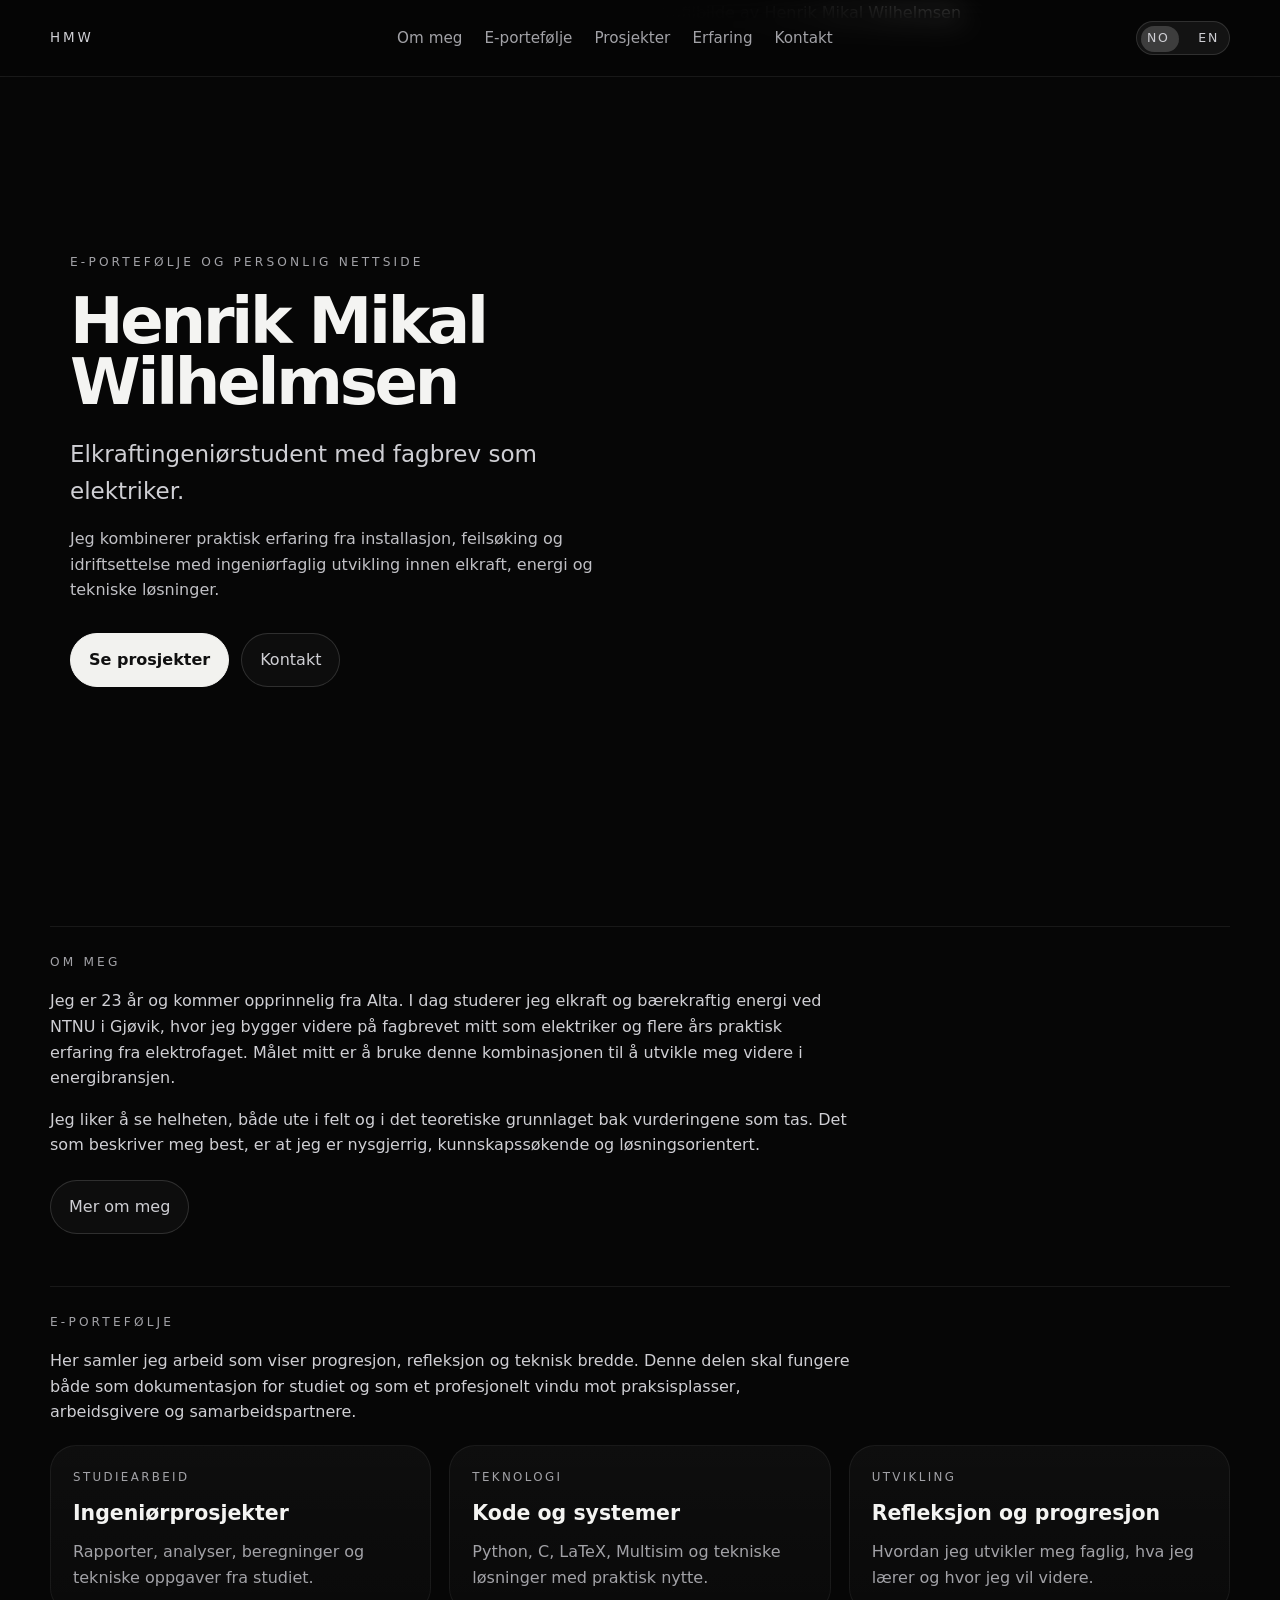
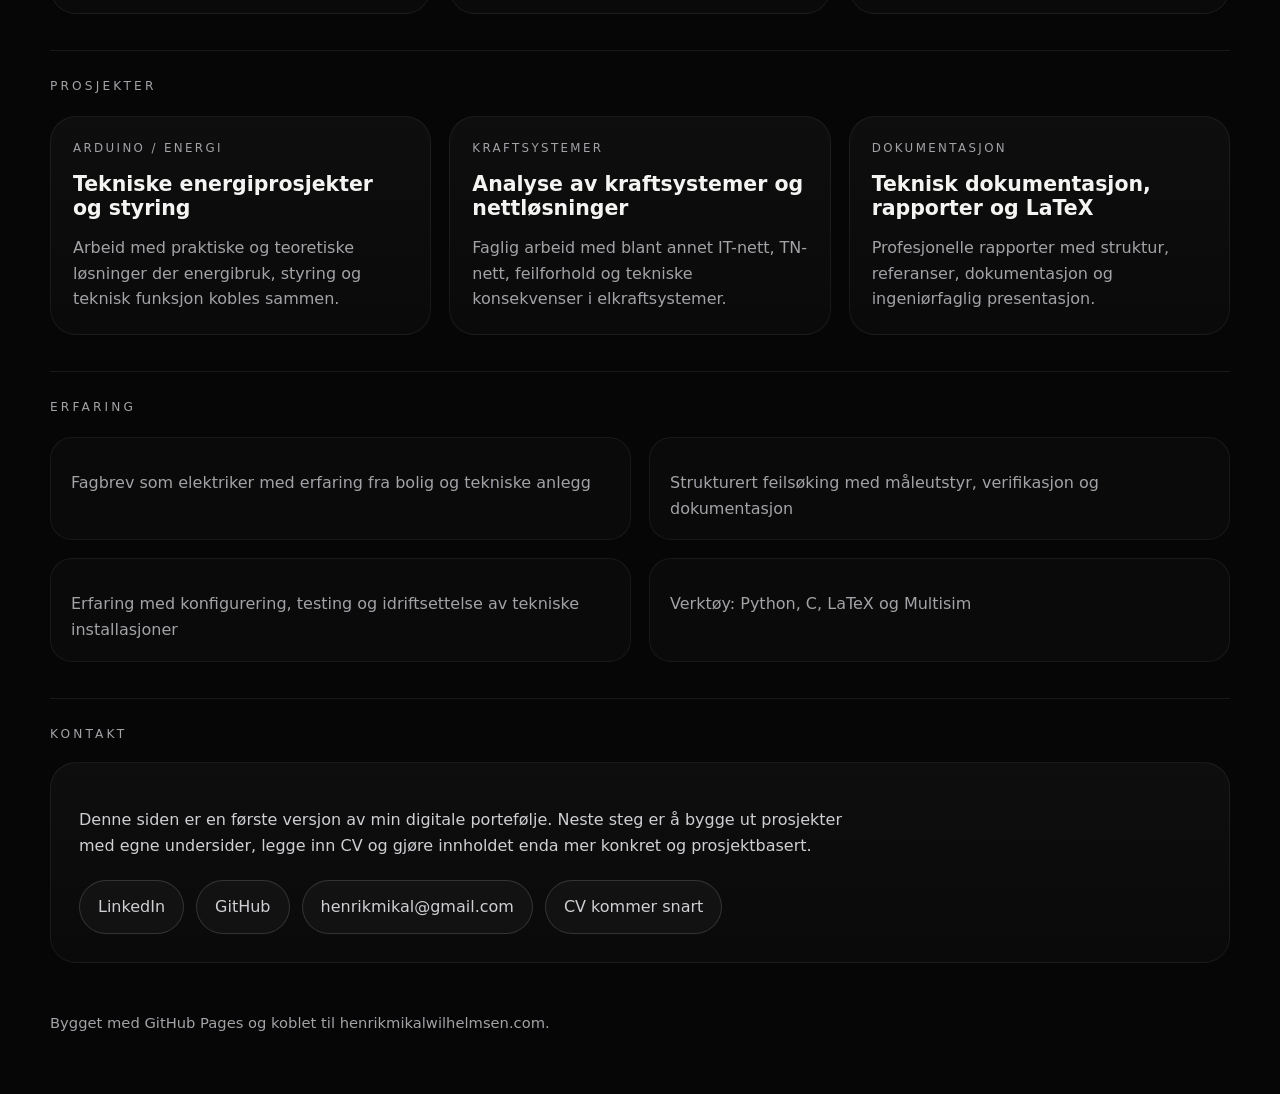
==== index.html @ 620d7d4e "Oppdatert tekst" ====
<!DOCTYPE html>
<html lang="no">
<head>
  <meta charset="UTF-8" />
  <meta name="viewport" content="width=device-width, initial-scale=1.0" />
  <title>Henrik Mikal Wilhelmsen</title>
  <meta
    name="description"
    content="E-portefølje og personlig nettside for Henrik Mikal Wilhelmsen, elkraftstudent med bakgrunn som elektriker."
  />
  <link rel="stylesheet" href="css/base.css" />
  <link rel="stylesheet" href="css/components.css" />
  <link rel="stylesheet" href="css/home.css" />
  <link rel="stylesheet" href="css/responsive.css" />
</head>
<body>
  <header class="topbar">
    <div class="wrap topbar-inner">
      <a href="#top" class="brand">HMW</a>

      <nav class="nav">
        <a href="#about" data-no="Om meg" data-en="About">Om meg</a>
        <a href="#portfolio" data-no="E-portefølje" data-en="E-portfolio">E-portefølje</a>
        <a href="#projects" data-no="Prosjekter" data-en="Projects">Prosjekter</a>
        <a href="#experience" data-no="Erfaring" data-en="Experience">Erfaring</a>
        <a href="#contact" data-no="Kontakt" data-en="Contact">Kontakt</a>
      </nav>

      <div class="lang-toggle" id="langToggle" role="switch" aria-checked="false" tabindex="0">
        <span class="lang-label" aria-hidden="true">NO</span>
        <span class="lang-label" aria-hidden="true">EN</span>
        <span class="lang-knob" aria-hidden="true"></span>
      </div>
    </div>
  </header>

  <section class="hero-desktop" id="top">
    <div class="hero-visual">
      <img
        class="hero-photo"
        src="assets/images/Profilbilde 2.jpg"
        alt="Profilbilde av Henrik Mikal Wilhelmsen"
      />
    </div>

    <div class="hero-overlay">
      <div class="hero-copy">
        <div class="eyebrow" data-no="E-portefølje og personlig nettside" data-en="E-portfolio and personal website">
          E-portefølje og personlig nettside
        </div>

        <h1>Henrik Mikal Wilhelmsen</h1>

        <div
          class="lead"
          data-no="Elkraftingeniørstudent med fagbrev som elektriker."
          data-en="Electrical power engineering student with a trade certificate as an electrician."
        >
          Elkraftingeniørstudent med fagbrev som elektriker.
        </div>

        <p
          class="intro"
          data-no="Jeg kombinerer praktisk erfaring fra installasjon, feilsøking og idriftsettelse med ingeniørfaglig utvikling innen elkraft, energi og tekniske løsninger."
          data-en="I combine practical experience in installation, troubleshooting and commissioning with engineering development in power systems, energy and technical solutions."
        >
          Jeg kombinerer praktisk erfaring fra installasjon, feilsøking og idriftsettelse med ingeniørfaglig utvikling innen elkraft, energi og tekniske løsninger.
        </p>

        <div class="hero-actions">
          <a class="button primary" href="#projects" data-no="Se prosjekter" data-en="View projects">Se prosjekter</a>
          <a class="button secondary" href="#contact" data-no="Kontakt" data-en="Contact">Kontakt</a>
        </div>
      </div>
    </div>
  </section>

  <section class="hero-mobile" id="top-mobile">
    <div class="hero-media"></div>
    <div class="hero-overlay">
      <div class="hero-copy">
        <div class="eyebrow" data-no="E-portefølje og personlig nettside" data-en="E-portfolio and personal website">
          E-portefølje og personlig nettside
        </div>

        <h1>Henrik Mikal Wilhelmsen</h1>

        <div
          class="lead"
          data-no="Elkraftingeniørstudent med fagbrev som elektriker."
          data-en="Electrical power engineering student with a trade certificate as an electrician."
        >
          Elkraftingeniørstudent med fagbrev som elektriker.
        </div>

        <p
          class="intro"
          data-no="Jeg kombinerer praktisk erfaring fra installasjon, feilsøking og idriftsettelse med ingeniørfaglig utvikling innen elkraft, energi og tekniske løsninger."
          data-en="I combine practical experience in installation, troubleshooting and commissioning with engineering development in power systems, energy and technical solutions."
        >
          Jeg kombinerer praktisk erfaring fra installasjon, feilsøking og idriftsettelse med ingeniørfaglig utvikling innen elkraft, energi og tekniske løsninger.
        </p>

        <div class="hero-actions">
          <a class="button primary" href="#projects" data-no="Se prosjekter" data-en="View projects">Se prosjekter</a>
          <a class="button secondary" href="#contact" data-no="Kontakt" data-en="Contact">Kontakt</a>
        </div>
      </div>
    </div>
  </section>

  <main>
    <section class="content-section" id="about">
      <div class="wrap">
        <div class="section-head">
          <div class="section-label" data-no="Om meg" data-en="About">Om meg</div>

          <div class="section-copy">
            <p
              data-no="Jeg er 23 år og kommer opprinnelig fra Alta. I dag studerer jeg elkraft og bærekraftig energi ved NTNU i Gjøvik, hvor jeg bygger videre på fagbrevet mitt som elektriker og flere års praktisk erfaring fra elektrofaget. Målet mitt er å bruke denne kombinasjonen til å utvikle meg videre i energibransjen."
              data-en="I am 23 years old and originally from Alta, Norway. I am currently studying Electrical Power Engineering and Sustainable Energy at NTNU in Gjøvik, where I build upon my trade certificate as an electrician and several years of practical experience in the electrical field. My goal is to use this combination to continue developing within the energy sector."
            >
              Jeg er 23 år og kommer opprinnelig fra Alta. I dag studerer jeg elkraft og bærekraftig energi ved NTNU i Gjøvik, hvor jeg bygger videre på fagbrevet mitt som elektriker og flere års praktisk erfaring fra elektrofaget. Målet mitt er å bruke denne kombinasjonen til å utvikle meg videre i energibransjen.
            </p>

            <p
              data-no="Jeg liker å se helheten, både ute i felt og i det teoretiske grunnlaget bak vurderingene som tas. Det som beskriver meg best, er at jeg er nysgjerrig, kunnskapssøkende og løsningsorientert."
              data-en="I enjoy understanding the bigger picture, both in practical field work and in the theoretical foundations behind the technical decisions that are made. The qualities that best describe me are curiosity, a strong drive to learn, and a solution-oriented mindset."
            >
              Jeg liker å se helheten, både ute i felt og i det teoretiske grunnlaget bak vurderingene som tas. Det som beskriver meg best, er at jeg er nysgjerrig, kunnskapssøkende og løsningsorientert.
            </p>

            <div class="hero-actions about-actions">
              <a class="button secondary" href="about/" data-no="Mer om meg" data-en="More about me">Mer om meg</a>
            </div>
          </div>
        </div>
      </div>
    </section>

    <section class="content-section" id="portfolio">
      <div class="wrap">
        <div class="section-head">
          <div class="section-label" data-no="E-portefølje" data-en="E-portfolio">E-portefølje</div>
        </div>

        <p
          class="section-copy"
          data-no="Her samler jeg arbeid som viser progresjon, refleksjon og teknisk bredde. Denne delen skal fungere både som dokumentasjon for studiet og som et profesjonelt vindu mot praksisplasser, arbeidsgivere og samarbeidspartnere."
          data-en="This section gathers work that shows progression, reflection and technical breadth. It is meant to serve both as academic documentation and as a professional front toward internships, employers and future collaborators."
        >
          Her samler jeg arbeid som viser progresjon, refleksjon og teknisk bredde. Denne delen skal fungere både som dokumentasjon for studiet og som et profesjonelt vindu mot praksisplasser, arbeidsgivere og samarbeidspartnere.
        </p>

        <div class="grid-3">
          <article class="card">
            <div class="card-tag" data-no="Studiearbeid" data-en="Coursework">Studiearbeid</div>
            <h3 data-no="Ingeniørprosjekter" data-en="Engineering projects">Ingeniørprosjekter</h3>
            <p
              data-no="Rapporter, analyser, beregninger og tekniske oppgaver fra studiet."
              data-en="Reports, analyses, calculations and technical coursework from my studies."
            >
              Rapporter, analyser, beregninger og tekniske oppgaver fra studiet.
            </p>
          </article>

          <article class="card">
            <div class="card-tag" data-no="Teknologi" data-en="Technology">Teknologi</div>
            <h3 data-no="Kode og systemer" data-en="Code and systems">Kode og systemer</h3>
            <p
              data-no="Python, C, LaTeX, Multisim og tekniske løsninger med praktisk nytte."
              data-en="Python, C, LaTeX, Multisim and technical solutions with practical value."
            >
              Python, C, LaTeX, Multisim og tekniske løsninger med praktisk nytte.
            </p>
          </article>

          <article class="card">
            <div class="card-tag" data-no="Utvikling" data-en="Development">Utvikling</div>
            <h3 data-no="Refleksjon og progresjon" data-en="Reflection and growth">Refleksjon og progresjon</h3>
            <p
              data-no="Hvordan jeg utvikler meg faglig, hva jeg lærer og hvor jeg vil videre."
              data-en="How I develop academically, what I learn and where I want to grow."
            >
              Hvordan jeg utvikler meg faglig, hva jeg lærer og hvor jeg vil videre.
            </p>
          </article>
        </div>
      </div>
    </section>

    <section class="content-section" id="projects">
      <div class="wrap">
        <div class="section-head">
          <div class="section-label" data-no="Prosjekter" data-en="Projects">Prosjekter</div>
        </div>

        <div class="grid-3">
          <article class="card">
            <div class="card-tag">Arduino / Energi</div>
            <h3 data-no="Tekniske energiprosjekter og styring" data-en="Technical energy projects and control systems">
              Tekniske energiprosjekter og styring
            </h3>
            <p
              data-no="Arbeid med praktiske og teoretiske løsninger der energibruk, styring og teknisk funksjon kobles sammen."
              data-en="Work with practical and theoretical solutions where energy use, control and technical function are connected."
            >
              Arbeid med praktiske og teoretiske løsninger der energibruk, styring og teknisk funksjon kobles sammen.
            </p>
          </article>

          <article class="card">
            <div class="card-tag" data-no="Kraftsystemer" data-en="Power systems">Kraftsystemer</div>
            <h3 data-no="Analyse av kraftsystemer og nettløsninger" data-en="Power system and network analysis">
              Analyse av kraftsystemer og nettløsninger
            </h3>
            <p
              data-no="Faglig arbeid med blant annet IT-nett, TN-nett, feilforhold og tekniske konsekvenser i elkraftsystemer."
              data-en="Academic work involving IT systems, TN systems, fault behaviour and technical consequences in electrical power systems."
            >
              Faglig arbeid med blant annet IT-nett, TN-nett, feilforhold og tekniske konsekvenser i elkraftsystemer.
            </p>
          </article>

          <article class="card">
            <div class="card-tag" data-no="Dokumentasjon" data-en="Documentation">Dokumentasjon</div>
            <h3 data-no="Teknisk dokumentasjon, rapporter og LaTeX" data-en="Technical documentation, reports and LaTeX">
              Teknisk dokumentasjon, rapporter og LaTeX
            </h3>
            <p
              data-no="Profesjonelle rapporter med struktur, referanser, dokumentasjon og ingeniørfaglig presentasjon."
              data-en="Professional reports with structure, references, documentation and engineering presentation."
            >
              Profesjonelle rapporter med struktur, referanser, dokumentasjon og ingeniørfaglig presentasjon.
            </p>
          </article>
        </div>
      </div>
    </section>

    <section class="content-section" id="experience">
      <div class="wrap">
        <div class="section-head">
          <div class="section-label" data-no="Erfaring" data-en="Experience">Erfaring</div>
        </div>

        <div class="grid-2">
          <div class="list-box">
            <p
              data-no="Fagbrev som elektriker med erfaring fra bolig og tekniske anlegg"
              data-en="Certified electrician with experience from residential and technical installations"
            >
              Fagbrev som elektriker med erfaring fra bolig og tekniske anlegg
            </p>
          </div>

          <div class="list-box">
            <p
              data-no="Strukturert feilsøking med måleutstyr, verifikasjon og dokumentasjon"
              data-en="Structured troubleshooting using measuring equipment, verification and documentation"
            >
              Strukturert feilsøking med måleutstyr, verifikasjon og dokumentasjon
            </p>
          </div>

          <div class="list-box">
            <p
              data-no="Erfaring med konfigurering, testing og idriftsettelse av tekniske installasjoner"
              data-en="Experience with configuration, testing and commissioning of technical installations"
            >
              Erfaring med konfigurering, testing og idriftsettelse av tekniske installasjoner
            </p>
          </div>

          <div class="list-box">
            <p data-no="Verktøy: Python, C, LaTeX og Multisim" data-en="Tools: Python, C, LaTeX and Multisim">
              Verktøy: Python, C, LaTeX og Multisim
            </p>
          </div>
        </div>
      </div>
    </section>

    <section class="content-section" id="contact">
      <div class="wrap">
        <div class="section-head">
          <div class="section-label" data-no="Kontakt" data-en="Contact">Kontakt</div>
        </div>

        <div class="contact-box">
          <p
            class="section-copy"
            data-no="Denne siden er en første versjon av min digitale portefølje. Neste steg er å bygge ut prosjekter med egne undersider, legge inn CV og gjøre innholdet enda mer konkret og prosjektbasert."
            data-en="This is the first version of my digital portfolio. The next step is to expand the project section, add a CV and make the content even more concrete and project based."
          >
            Denne siden er en første versjon av min digitale portefølje. Neste steg er å bygge ut prosjekter med egne undersider, legge inn CV og gjøre innholdet enda mer konkret og prosjektbasert.
          </p>

          <div class="contact-links">
            <a class="chip" href="https://www.linkedin.com/in/henrik-mikal-wilhelmsen-4a953136b" target="_blank" rel="noopener noreferrer">LinkedIn</a>
            <a class="chip" href="https://github.com/henrikmikal" target="_blank" rel="noopener noreferrer">GitHub</a>
            <a class="chip" href="mailto:henrikmikal@gmail.com">henrikmikal@gmail.com</a>
            <a class="chip" href="#" data-no="CV kommer snart" data-en="CV coming soon">CV kommer snart</a>
          </div>
        </div>
      </div>
    </section>

    <footer
      class="wrap"
      data-no="Bygget med GitHub Pages og koblet til henrikmikalwilhelmsen.com."
      data-en="Built with GitHub Pages and connected to henrikmikalwilhelmsen.com."
    >
      Bygget med GitHub Pages og koblet til henrikmikalwilhelmsen.com.
    </footer>
  </main>

  <script src="js/language.js"></script>
</body>
</html>
---- css/base.css ----
:root {
  --bg: #060606;
  --panel: #0f0f10;
  --text: #f4f4f2;
  --muted: #a2a2a7;
  --line: #232327;
  --soft: #cfcfd4;
  --max: 1180px;
  --radius: 26px;
  --about-max: 980px;
  --about-panel: #111113;
  --about-muted: #aaaaaf;
  --about-soft: #d4d4d8;
  --about-radius: 24px;
}

* {
  box-sizing: border-box;
}

html {
  scroll-behavior: smooth;
}

body {
  margin: 0;
  background: var(--bg);
  color: var(--text);
  font-family: Inter, system-ui, -apple-system, BlinkMacSystemFont, "Segoe UI", Roboto, Arial, sans-serif;
  line-height: 1.6;
  overflow-x: hidden;
}

a {
  color: inherit;
  text-decoration: none;
}

.wrap {
  width: min(var(--max), calc(100% - 40px));
  margin: 0 auto;
}

.eyebrow,
.section-label {
  color: var(--muted);
  text-transform: uppercase;
  letter-spacing: 0.26em;
  font-size: 0.76rem;
}

h1 {
  font-size: clamp(3.2rem, 5vw, 6.6rem);
  line-height: 0.95;
  margin: 18px 0 0;
  letter-spacing: -0.05em;
  max-width: 820px;
}

.lead {
  margin-top: 24px;
  font-size: clamp(1.15rem, 1.8vw, 1.5rem);
  color: var(--soft);
  max-width: 640px;
}

.intro {
  margin-top: 16px;
  max-width: 560px;
  color: #c0c0c5;
  font-size: 1rem;
}

main {
  position: relative;
  z-index: 2;
  background: var(--bg);
}

footer {
  padding: 38px 0 60px;
  color: var(--muted);
  font-size: 0.92rem;
}
---- css/components.css ----
.topbar {
  position: fixed;
  top: 0;
  left: 0;
  right: 0;
  z-index: 50;
  backdrop-filter: blur(14px);
  background: rgba(6, 6, 6, 0.18);
  border-bottom: 1px solid rgba(255, 255, 255, 0.08);
}

.topbar-sticky {
  position: sticky;
  z-index: 40;
  background: rgba(6, 6, 6, 0.6);
  border-bottom: 1px solid rgba(255, 255, 255, 0.07);
}

.topbar-inner {
  display: flex;
  align-items: center;
  justify-content: space-between;
  gap: 16px;
  min-height: 76px;
}

.brand {
  font-size: 0.84rem;
  letter-spacing: 0.22em;
  text-transform: uppercase;
  color: var(--soft);
}

.nav {
  display: flex;
  align-items: center;
  gap: 22px;
  color: var(--muted);
  font-size: 0.95rem;
}

.nav a:hover,
.lang-toggle:hover,
.button.secondary:hover,
.chip:hover,
.back-link:hover {
  color: var(--text);
  border-color: #4b4b52;
}

.topbar-actions {
  display: flex;
  align-items: center;
  gap: 12px;
}

.back-link {
  display: inline-flex;
  align-items: center;
  gap: 8px;
  color: var(--muted);
  font-size: 0.95rem;
}

.lang-toggle {
  position: relative;
  width: 94px;
  height: 34px;
  border-radius: 999px;
  background: rgba(255, 255, 255, 0.06);
  border: 1px solid rgba(255, 255, 255, 0.12);
  cursor: pointer;
  display: inline-flex;
  align-items: center;
  justify-content: space-between;
  padding: 0 10px;
  font: inherit;
  color: var(--soft);
  user-select: none;
  transition: background 0.2s ease, border-color 0.2s ease;
}

.lang-toggle:hover {
  border-color: rgba(255, 255, 255, 0.2);
}

.lang-toggle:focus-visible {
  outline: 2px solid rgba(255, 255, 255, 0.3);
  outline-offset: 3px;
}

.lang-toggle .lang-label {
  position: relative;
  z-index: 2;
  font-size: 0.78rem;
  letter-spacing: 0.14em;
}

.lang-toggle .lang-knob {
  position: absolute;
  top: 4px;
  left: 4px;
  width: 38px;
  height: 26px;
  border-radius: 999px;
  background: rgba(255, 255, 255, 0.18);
  transition: transform 0.2s ease;
}

.lang-toggle.lang-en .lang-knob {
  transform: translateX(48px);
}

.hero-actions {
  display: flex;
  gap: 12px;
  flex-wrap: wrap;
  margin-top: 30px;
}

.button,
.chip {
  display: inline-flex;
  align-items: center;
  justify-content: center;
  border-radius: 999px;
  padding: 13px 18px;
  border: 1px solid rgba(255, 255, 255, 0.14);
  transition: 0.2s ease;
}

.button.primary {
  background: #f2f2ef;
  color: #101010;
  border-color: #f2f2ef;
  font-weight: 600;
}

.button.primary:hover {
  transform: translateY(-1px);
}

.button.secondary,
.chip {
  color: var(--soft);
  background: rgba(255, 255, 255, 0.03);
}

#about .button.secondary {
  border-color: rgba(255, 255, 255, 0.14);
  color: var(--soft);
  background: rgba(255, 255, 255, 0.03);
}

.grid-3,
.grid-2 {
  display: grid;
  gap: 18px;
  margin-top: 20px;
}

.grid-3 {
  grid-template-columns: repeat(3, minmax(0, 1fr));
}

.grid-2 {
  grid-template-columns: repeat(2, minmax(0, 1fr));
}

.card,
.contact-box {
  background: linear-gradient(180deg, rgba(255, 255, 255, 0.035), rgba(255, 255, 255, 0.018));
  border: 1px solid rgba(255, 255, 255, 0.06);
  border-radius: var(--radius);
}

.card {
  padding: 22px;
}

.card-tag {
  color: var(--muted);
  text-transform: uppercase;
  letter-spacing: 0.2em;
  font-size: 0.74rem;
}

.card h3 {
  margin: 14px 0 0;
  font-size: 1.28rem;
  line-height: 1.2;
}

.card p,
.list-box p {
  color: var(--muted);
  margin: 14px 0 0;
}

.list-box {
  padding: 18px 20px;
  border-radius: 22px;
  border: 1px solid rgba(255, 255, 255, 0.06);
  background: rgba(255, 255, 255, 0.02);
}

.contact-box {
  padding: 28px;
  margin-top: 18px;
}

.contact-links {
  display: flex;
  gap: 12px;
  flex-wrap: wrap;
  margin-top: 22px;
}
---- css/home.css ----
.hero-desktop {
  position: relative;
  min-height: 100vh;
  width: 100%;
  overflow: hidden;
  background: var(--bg);
}

.hero-desktop .hero-overlay {
  position: relative;
  z-index: 2;
  min-height: 100vh;
  display: flex;
  align-items: center;
}

.hero-desktop .hero-copy {
  position: relative;
  z-index: 4;
  width: min(620px, calc(100% - 40px));
  margin-left: max(20px, calc((100vw - var(--max)) / 2 + 20px));
  padding-top: 110px;
  padding-bottom: 70px;
  padding-right: 42px;
}

.hero-visual {
  position: absolute;
  top: 0;
  right: 0;
  width: min(50vw, 760px);
  height: 100%;
  min-height: 100vh;
  overflow: hidden;
}

.hero-visual::before {
  content: "";
  position: absolute;
  inset: 0;
  z-index: 2;
  background:
    linear-gradient(
      90deg,
      rgba(6, 6, 6, 1) 0%,
      rgba(6, 6, 6, 0.98) 10%,
      rgba(6, 6, 6, 0.92) 20%,
      rgba(6, 6, 6, 0.76) 30%,
      rgba(6, 6, 6, 0.50) 42%,
      rgba(6, 6, 6, 0.22) 56%,
      rgba(6, 6, 6, 0.06) 72%,
      rgba(6, 6, 6, 0.00) 100%
    );
  pointer-events: none;
}

.hero-visual::after {
  content: "";
  position: absolute;
  inset: 0;
  z-index: 2;
  background:
    linear-gradient(
      to top,
      rgba(6, 6, 6, 0.28) 0%,
      rgba(6, 6, 6, 0.10) 24%,
      rgba(6, 6, 6, 0.00) 48%
    );
  pointer-events: none;
}

.hero-photo {
  position: absolute;
  inset: 0;
  width: 100%;
  height: 100%;
  object-fit: cover;
  object-position: 56% center;
  display: block;
  filter: saturate(0.98) contrast(1.02);
}

.hero-mobile {
  display: none;
  position: relative;
  min-height: 100vh;
  width: 100%;
  overflow: hidden;
}

.hero-media {
  position: absolute;
  inset: 0;
  background:
    linear-gradient(
      90deg,
      rgba(6, 6, 6, 0.96) 0%,
      rgba(6, 6, 6, 0.90) 18%,
      rgba(6, 6, 6, 0.76) 32%,
      rgba(6, 6, 6, 0.46) 46%,
      rgba(6, 6, 6, 0.16) 60%,
      rgba(6, 6, 6, 0.02) 76%,
      rgba(6, 6, 6, 0.00) 100%
    ),
    url('../assets/images/Profilbilde 2.jpg');
  background-repeat: no-repeat;
  background-size: cover;
  background-position: 90% 100%;
}

.hero-mobile .hero-overlay {
  position: relative;
  z-index: 2;
  min-height: 100vh;
  display: flex;
  align-items: center;
}

.hero-mobile .hero-copy {
  width: min(620px, calc(100% - 40px));
  margin-left: max(20px, calc((100vw - var(--max)) / 2 + 20px));
  padding-top: 110px;
  padding-bottom: 70px;
}

.content-section {
  padding: 26px 0 10px;
}

.section-head {
  padding-top: 26px;
  border-top: 1px solid rgba(255, 255, 255, 0.07);
  margin-bottom: 16px;
}

.section-copy {
  max-width: 800px;
  color: var(--soft);
}

.about-actions {
  margin-top: 22px;
}
---- css/responsive.css ----
@media (max-width: 960px) {
  .grid-3,
  .grid-2 {
    grid-template-columns: 1fr;
  }

  .nav {
    display: none;
  }

  .hero-desktop {
    display: none;
  }

  .hero-mobile {
    display: block;
    min-height: 88vh;
  }

  .hero-mobile .hero-overlay {
    min-height: 88vh;
    align-items: end;
  }

  .hero-mobile .hero-copy {
    width: calc(100% - 40px);
    margin-left: 20px;
    padding-top: 128px;
    padding-bottom: 7px;
  }

  .hero-media {
    background:
      linear-gradient(
        to top,
        rgba(6, 6, 6, 0.92) 0%,
        rgba(6, 6, 6, 0.72) 22%,
        rgba(6, 6, 6, 0.36) 50%,
        rgba(6, 6, 6, 0.12) 76%,
        rgba(6, 6, 6, 0.04) 100%
      ),
      url('../assets/images/Profilbilde 2.jpg') 50% center / cover no-repeat;
  }

  h1 {
    max-width: 100%;
    font-size: clamp(1.8rem, 6vw, 2rem);
  }

  .lead,
  .intro {
    max-width: 100%;
  }
}

@media (min-width: 961px) {
  .hero-desktop {
    display: block;
  }

  .hero-mobile {
    display: none;
  }
}

@media (max-width: 720px) {
  .about-hero {
    padding-top: 56px;
  }

  .section .card {
    padding: 20px;
  }

  .topbar-inner {
    align-items: flex-start;
    flex-direction: column;
    justify-content: center;
    padding: 10px 0;
  }

  .topbar-actions {
    width: 100%;
    justify-content: space-between;
  }
}
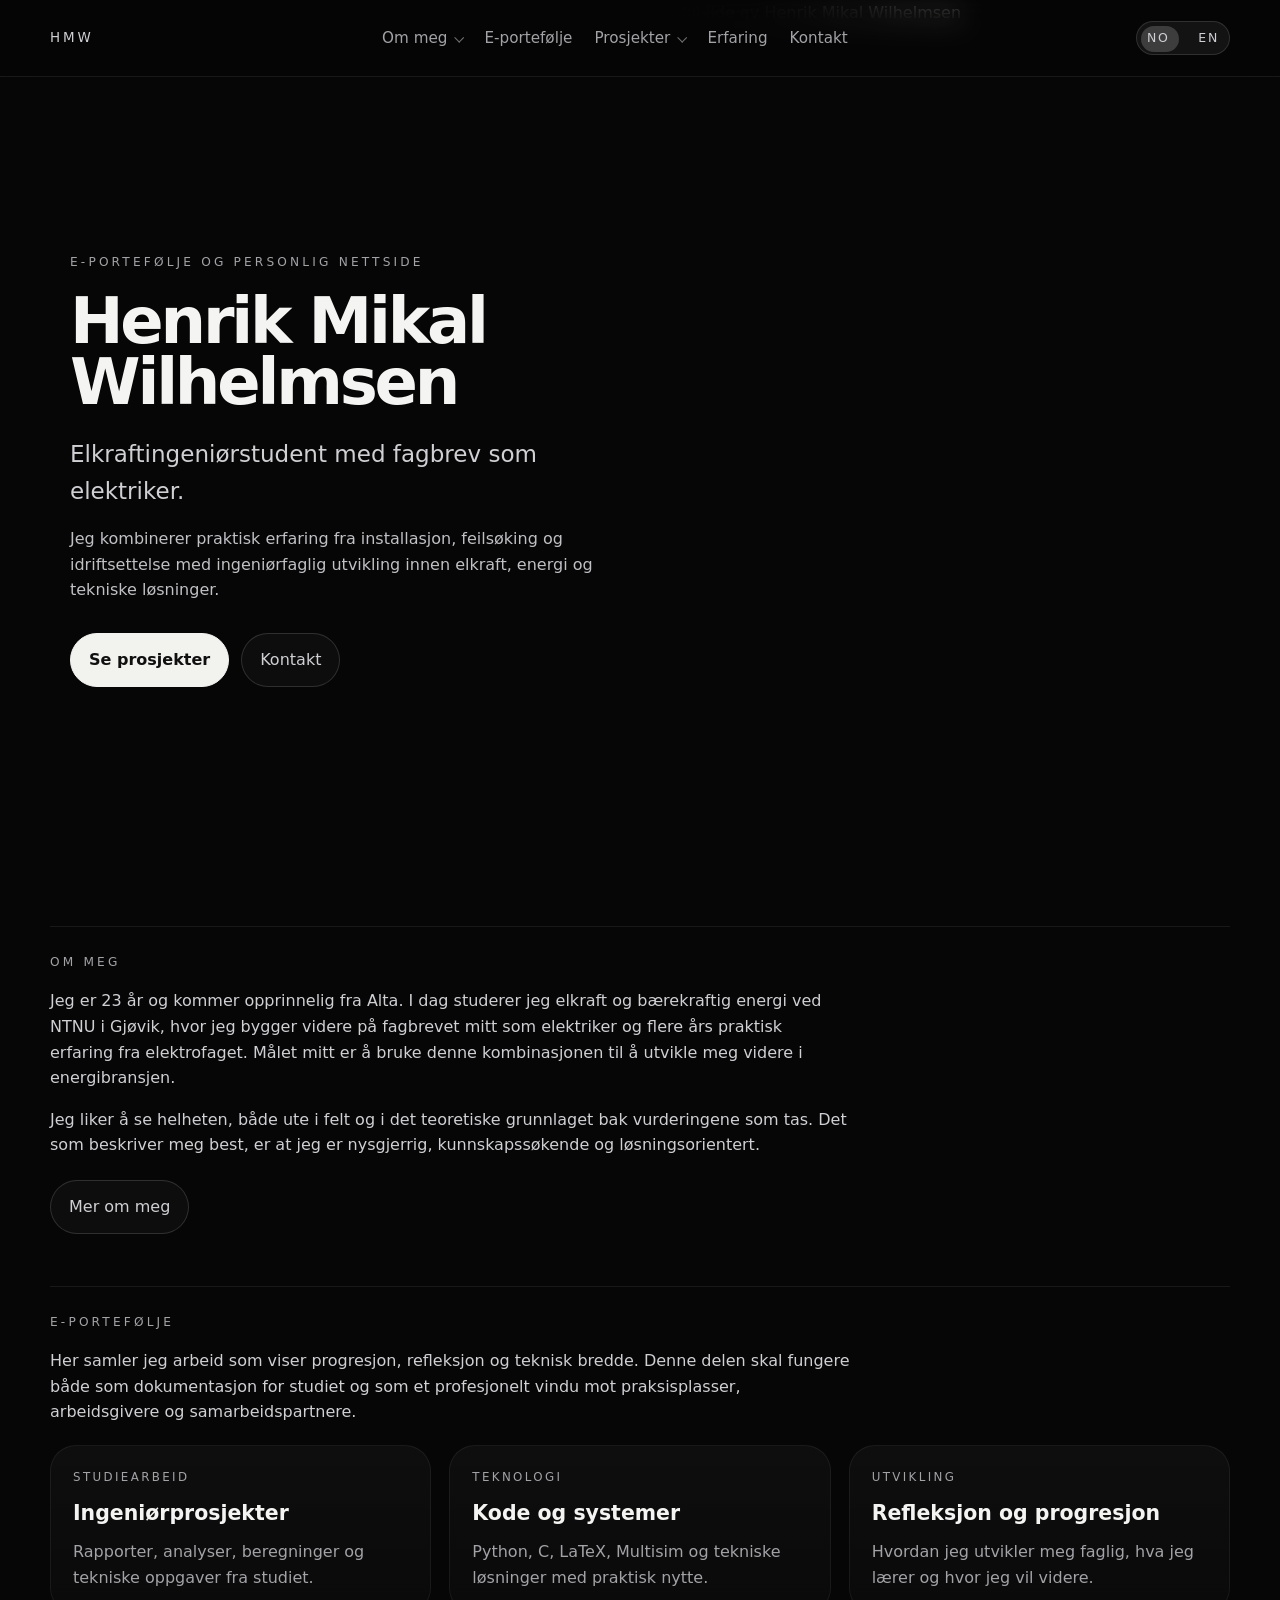
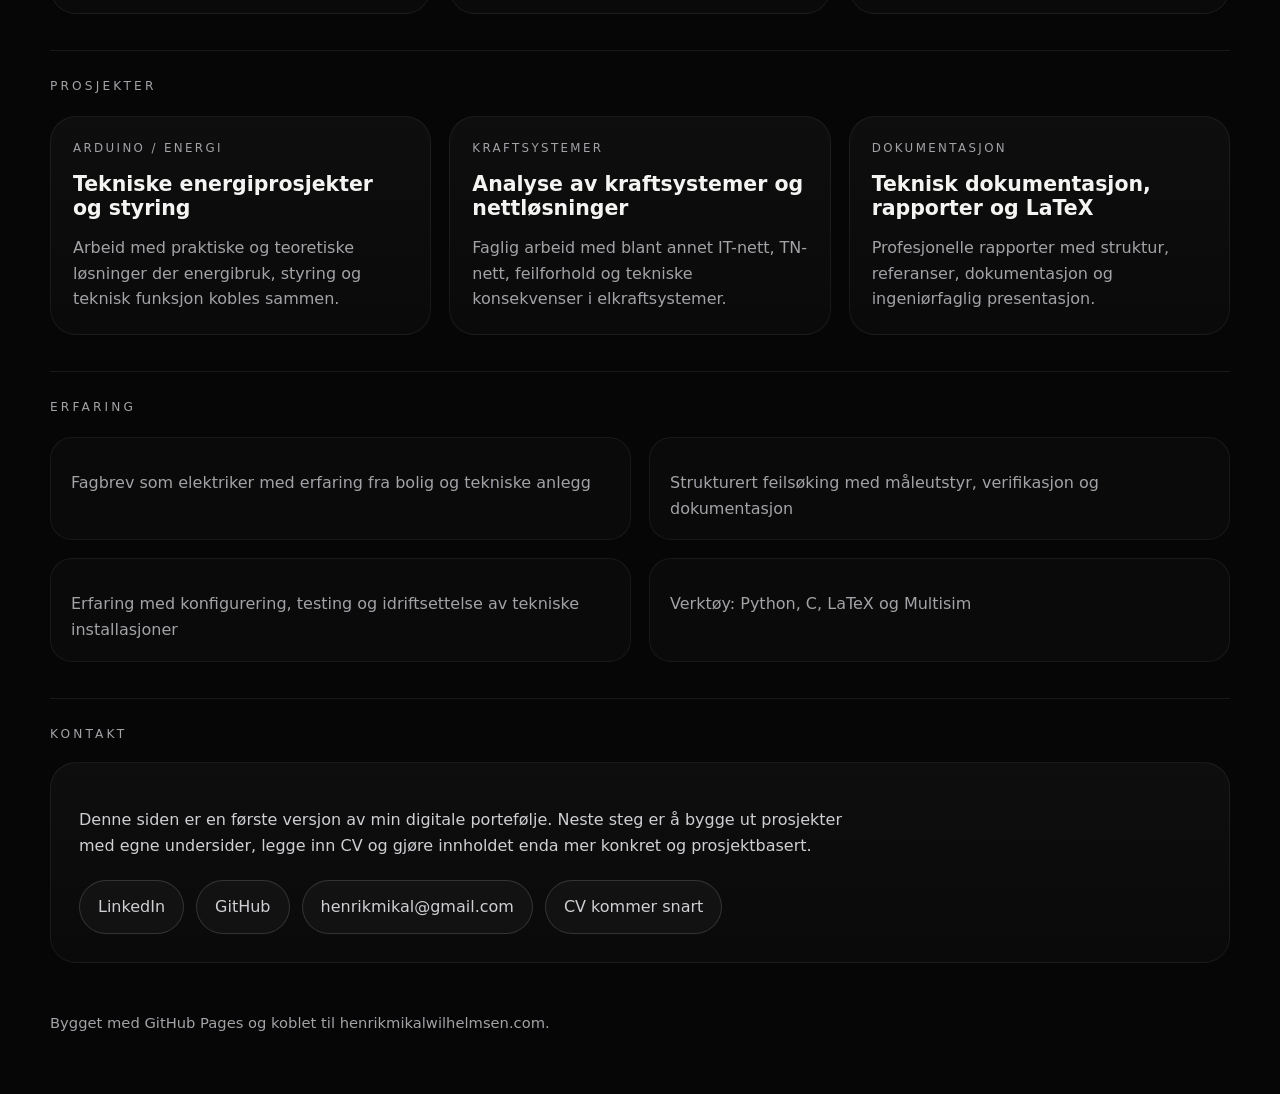
==== commit e95d2e3d: "Oppdatert tekst" ====
--- a/index.html
+++ b/index.html
@@ -16,20 +16,61 @@
 <body>
   <header class="topbar">
     <div class="wrap topbar-inner">
-      <a href="#top" class="brand">HMW</a>
+      <div class="brand-controls">
+        <a href="#top" class="brand">HMW</a>
+
+        <details class="mobile-menu mobile-menu-inline mobile-menu-brand">
+          <summary aria-label="Open menu">
+            <span aria-hidden="true">▾</span>
+          </summary>
+          <div class="mobile-menu-panel">
+            <a href="#about" data-no="Om meg" data-en="About">Om meg</a>
+            <a href="about/" data-no="Mer om meg" data-en="More about me">Mer om meg</a>
+            <a href="#portfolio" data-no="E-portefølje" data-en="E-portfolio">E-portefølje</a>
+            <a href="#projects" data-no="Prosjekter" data-en="Projects">Prosjekter</a>
+            <a href="#project-energy" data-no="Energi og styring" data-en="Energy and control">Energi og styring</a>
+            <a href="#project-power" data-no="Kraftsystemanalyse" data-en="Power system analysis">Kraftsystemanalyse</a>
+            <a href="#project-docs" data-no="Dokumentasjon og LaTeX" data-en="Documentation and LaTeX">Dokumentasjon og LaTeX</a>
+            <a href="#experience" data-no="Erfaring" data-en="Experience">Erfaring</a>
+            <a href="#contact" data-no="Kontakt" data-en="Contact">Kontakt</a>
+            <a href="https://www.linkedin.com/in/henrik-mikal-wilhelmsen-4a953136b" target="_blank" rel="noopener noreferrer">LinkedIn</a>
+            <a href="https://github.com/henrikmikal" target="_blank" rel="noopener noreferrer">GitHub</a>
+            <a href="mailto:henrikmikal@gmail.com">henrikmikal@gmail.com</a>
+            <a href="#" data-no="CV kommer snart" data-en="CV coming soon">CV kommer snart</a>
+          </div>
+        </details>
+      </div>
 
       <nav class="nav">
-        <a href="#about" data-no="Om meg" data-en="About">Om meg</a>
+        <div class="nav-item nav-item-dropdown">
+          <a href="#about" class="nav-link-main" aria-haspopup="true">
+            <span data-no="Om meg" data-en="About">Om meg</span>
+          </a>
+          <div class="nav-dropdown" role="menu" aria-label="About links">
+            <a href="about/" role="menuitem" data-no="Mer om meg" data-en="More about me">Mer om meg</a>
+          </div>
+        </div>
         <a href="#portfolio" data-no="E-portefølje" data-en="E-portfolio">E-portefølje</a>
-        <a href="#projects" data-no="Prosjekter" data-en="Projects">Prosjekter</a>
+        <div class="nav-item nav-item-dropdown">
+          <a href="#projects" class="nav-link-main" aria-haspopup="true">
+            <span data-no="Prosjekter" data-en="Projects">Prosjekter</span>
+          </a>
+          <div class="nav-dropdown" role="menu" aria-label="Project links">
+            <a href="#project-energy" role="menuitem" data-no="Energi og styring" data-en="Energy and control">Energi og styring</a>
+            <a href="#project-power" role="menuitem" data-no="Kraftsystemanalyse" data-en="Power system analysis">Kraftsystemanalyse</a>
+            <a href="#project-docs" role="menuitem" data-no="Dokumentasjon og LaTeX" data-en="Documentation and LaTeX">Dokumentasjon og LaTeX</a>
+          </div>
+        </div>
         <a href="#experience" data-no="Erfaring" data-en="Experience">Erfaring</a>
         <a href="#contact" data-no="Kontakt" data-en="Contact">Kontakt</a>
       </nav>
 
-      <div class="lang-toggle" id="langToggle" role="switch" aria-checked="false" tabindex="0">
-        <span class="lang-label" aria-hidden="true">NO</span>
-        <span class="lang-label" aria-hidden="true">EN</span>
-        <span class="lang-knob" aria-hidden="true"></span>
+      <div class="topbar-actions">
+        <div class="lang-toggle" id="langToggle" role="switch" aria-checked="false" tabindex="0">
+          <span class="lang-label" aria-hidden="true">NO</span>
+          <span class="lang-label" aria-hidden="true">EN</span>
+          <span class="lang-knob" aria-hidden="true"></span>
+        </div>
       </div>
     </div>
   </header>
@@ -196,7 +237,7 @@
         </div>
 
         <div class="grid-3">
-          <article class="card">
+          <article class="card" id="project-energy">
             <div class="card-tag">Arduino / Energi</div>
             <h3 data-no="Tekniske energiprosjekter og styring" data-en="Technical energy projects and control systems">
               Tekniske energiprosjekter og styring
@@ -209,7 +250,7 @@
             </p>
           </article>
 
-          <article class="card">
+          <article class="card" id="project-power">
             <div class="card-tag" data-no="Kraftsystemer" data-en="Power systems">Kraftsystemer</div>
             <h3 data-no="Analyse av kraftsystemer og nettløsninger" data-en="Power system and network analysis">
               Analyse av kraftsystemer og nettløsninger
@@ -222,7 +263,7 @@
             </p>
           </article>
 
-          <article class="card">
+          <article class="card" id="project-docs">
             <div class="card-tag" data-no="Dokumentasjon" data-en="Documentation">Dokumentasjon</div>
             <h3 data-no="Teknisk dokumentasjon, rapporter og LaTeX" data-en="Technical documentation, reports and LaTeX">
               Teknisk dokumentasjon, rapporter og LaTeX
--- a/css/components.css
+++ b/css/components.css
@@ -31,12 +31,82 @@
   color: var(--soft);
 }
 
+.brand-controls {
+  display: inline-flex;
+  align-items: center;
+  gap: 8px;
+}
+
 .nav {
   display: flex;
   align-items: center;
   gap: 22px;
   color: var(--muted);
   font-size: 0.95rem;
+}
+
+.nav-item {
+  position: relative;
+}
+
+.nav-link-main {
+  display: inline-flex;
+  align-items: center;
+}
+
+.nav-link-main::after {
+  content: "";
+  width: 6px;
+  height: 6px;
+  margin-left: 8px;
+  border-right: 1.5px solid currentColor;
+  border-bottom: 1.5px solid currentColor;
+  transform: rotate(45deg) translateY(-1px);
+  opacity: 0.7;
+  transition: transform 0.2s ease, opacity 0.2s ease;
+}
+
+.nav-dropdown {
+  position: absolute;
+  top: 100%;
+  left: 0;
+  min-width: 170px;
+  padding: 8px;
+  border: 1px solid rgba(255, 255, 255, 0.12);
+  border-radius: 14px;
+  background: rgba(10, 10, 11, 0.96);
+  backdrop-filter: blur(8px);
+  box-shadow: 0 14px 30px rgba(0, 0, 0, 0.34);
+  opacity: 0;
+  transform: translateY(10px);
+  pointer-events: none;
+  transition: opacity 0.18s ease, transform 0.18s ease;
+}
+
+.nav-dropdown a {
+  display: block;
+  border-radius: 10px;
+  padding: 8px 10px;
+  color: var(--soft);
+  white-space: nowrap;
+}
+
+.nav-dropdown a:hover {
+  background: rgba(255, 255, 255, 0.06);
+  color: var(--text);
+}
+
+.nav-item-dropdown:hover .nav-dropdown,
+.nav-item-dropdown:focus-within .nav-dropdown {
+  opacity: 1;
+  transform: translateY(0);
+  pointer-events: auto;
+}
+
+.nav-item-dropdown:hover .nav-link-main::after,
+.nav-item-dropdown:focus-within .nav-link-main::after {
+  opacity: 1;
+  transform: rotate(225deg) translateY(1px);
 }
 
 .nav a:hover,
@@ -52,6 +122,92 @@
   display: flex;
   align-items: center;
   gap: 12px;
+}
+
+.mobile-menu-inline {
+  display: none;
+  position: relative;
+}
+
+.mobile-menu-brand summary {
+  border: 0;
+  background: transparent;
+  padding: 2px 4px;
+  font-size: 0.84rem;
+  line-height: 1;
+  color: var(--muted);
+}
+
+.mobile-menu-brand summary::after {
+  display: none;
+}
+
+.mobile-menu-brand[open] summary {
+  color: var(--text);
+}
+
+.mobile-menu-brand .mobile-menu-panel {
+  left: 0;
+  right: auto;
+}
+
+.mobile-menu summary {
+  list-style: none;
+  display: inline-flex;
+  align-items: center;
+  justify-content: center;
+  gap: 8px;
+  border: 1px solid rgba(255, 255, 255, 0.14);
+  border-radius: 999px;
+  padding: 8px 12px;
+  font-size: 0.86rem;
+  color: var(--soft);
+  background: rgba(255, 255, 255, 0.03);
+  cursor: pointer;
+}
+
+.mobile-menu summary::-webkit-details-marker {
+  display: none;
+}
+
+.mobile-menu summary::after {
+  content: "";
+  width: 7px;
+  height: 7px;
+  border-right: 1.5px solid currentColor;
+  border-bottom: 1.5px solid currentColor;
+  transform: rotate(45deg) translateY(-1px);
+  transition: transform 0.2s ease;
+}
+
+.mobile-menu[open] summary::after {
+  transform: rotate(225deg) translateY(1px);
+}
+
+.mobile-menu-panel {
+  position: absolute;
+  top: calc(100% + 10px);
+  right: 0;
+  width: min(86vw, 300px);
+  padding: 8px;
+  border: 1px solid rgba(255, 255, 255, 0.12);
+  border-radius: 14px;
+  background: rgba(10, 10, 11, 0.96);
+  backdrop-filter: blur(8px);
+  box-shadow: 0 14px 30px rgba(0, 0, 0, 0.34);
+  z-index: 60;
+}
+
+.mobile-menu-panel a {
+  display: block;
+  border-radius: 10px;
+  padding: 9px 10px;
+  color: var(--soft);
+}
+
+.mobile-menu-panel a:hover {
+  background: rgba(255, 255, 255, 0.06);
+  color: var(--text);
 }
 
 .back-link {
--- a/css/responsive.css
+++ b/css/responsive.css
@@ -6,6 +6,10 @@
 
   .nav {
     display: none;
+  }
+
+  .mobile-menu-inline {
+    display: block;
   }
 
   .hero-desktop {
@@ -61,6 +65,10 @@
   .hero-mobile {
     display: none;
   }
+
+  .mobile-menu-inline {
+    display: none;
+  }
 }
 
 @media (max-width: 720px) {
@@ -73,14 +81,15 @@
   }
 
   .topbar-inner {
-    align-items: flex-start;
-    flex-direction: column;
-    justify-content: center;
+    align-items: center;
+    flex-direction: row;
+    justify-content: space-between;
     padding: 10px 0;
+    min-height: 68px;
   }
 
   .topbar-actions {
-    width: 100%;
-    justify-content: space-between;
+    width: auto;
+    justify-content: flex-end;
   }
 }
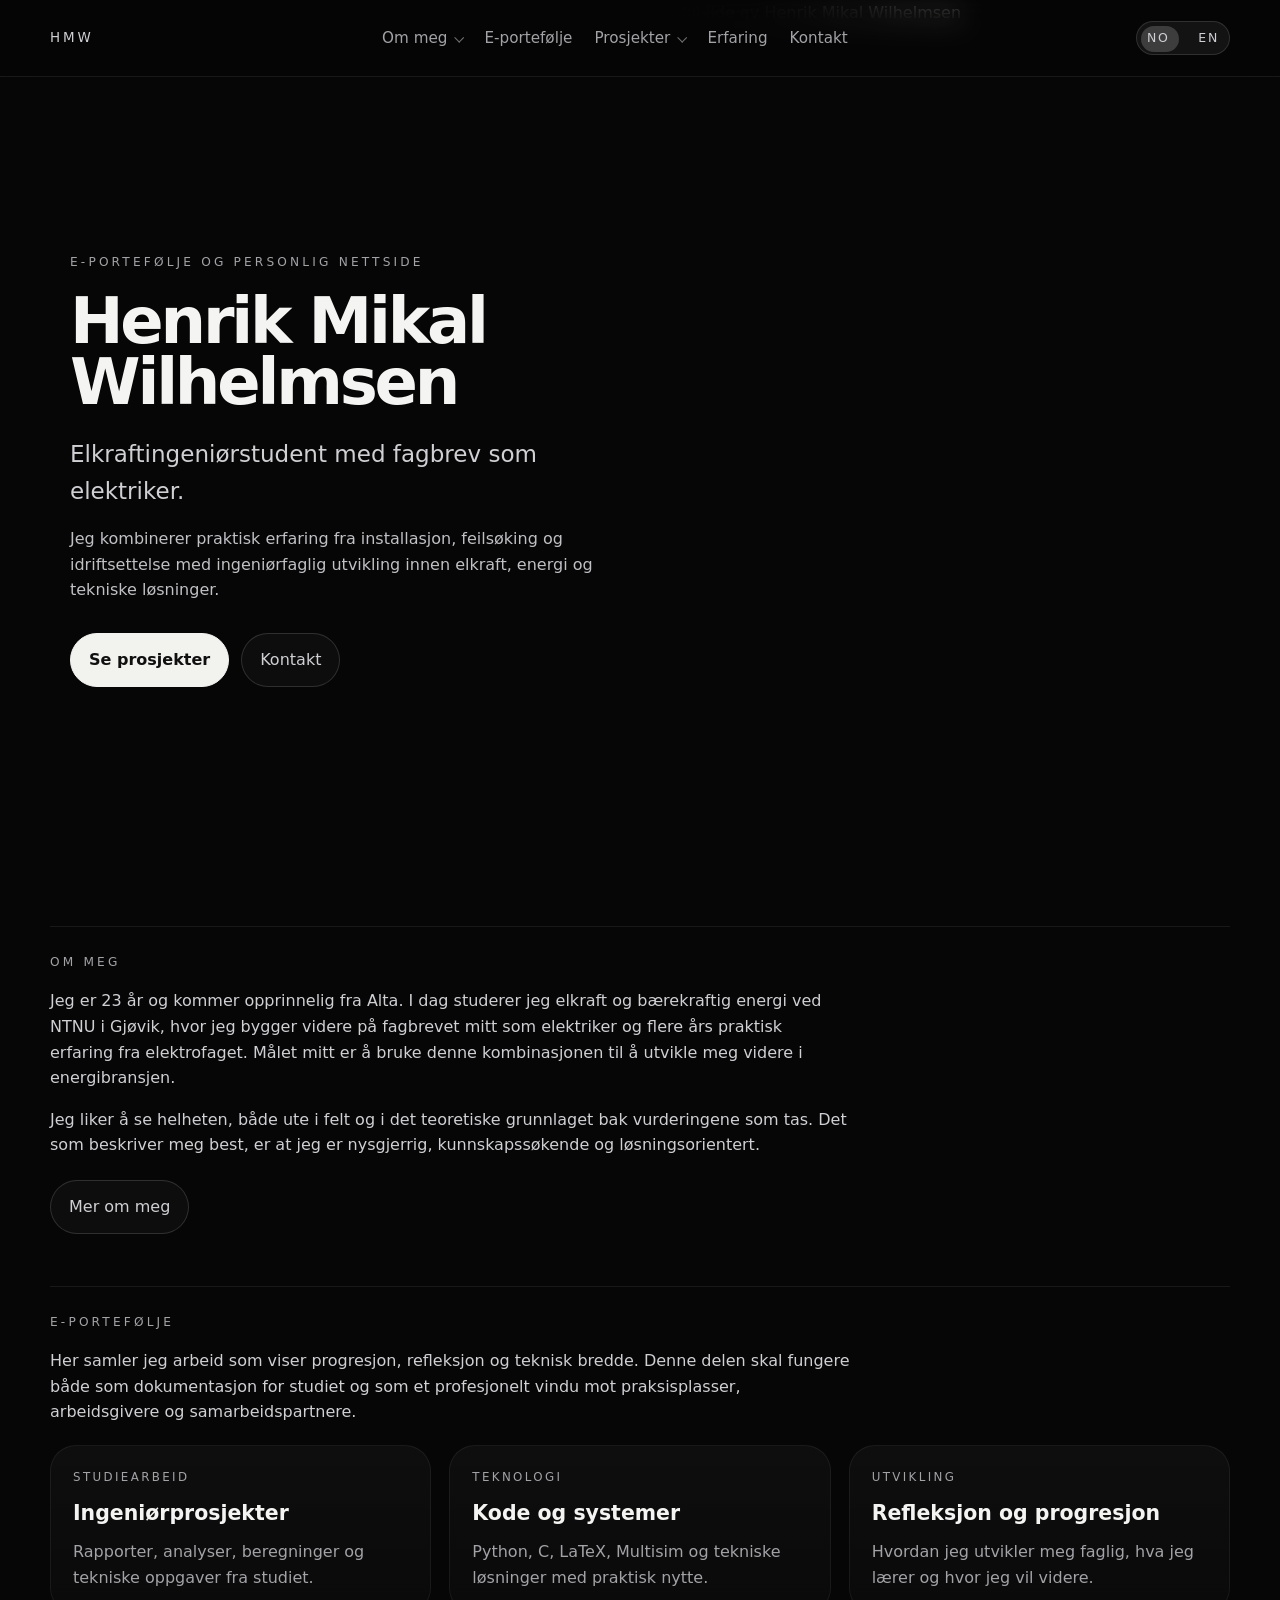
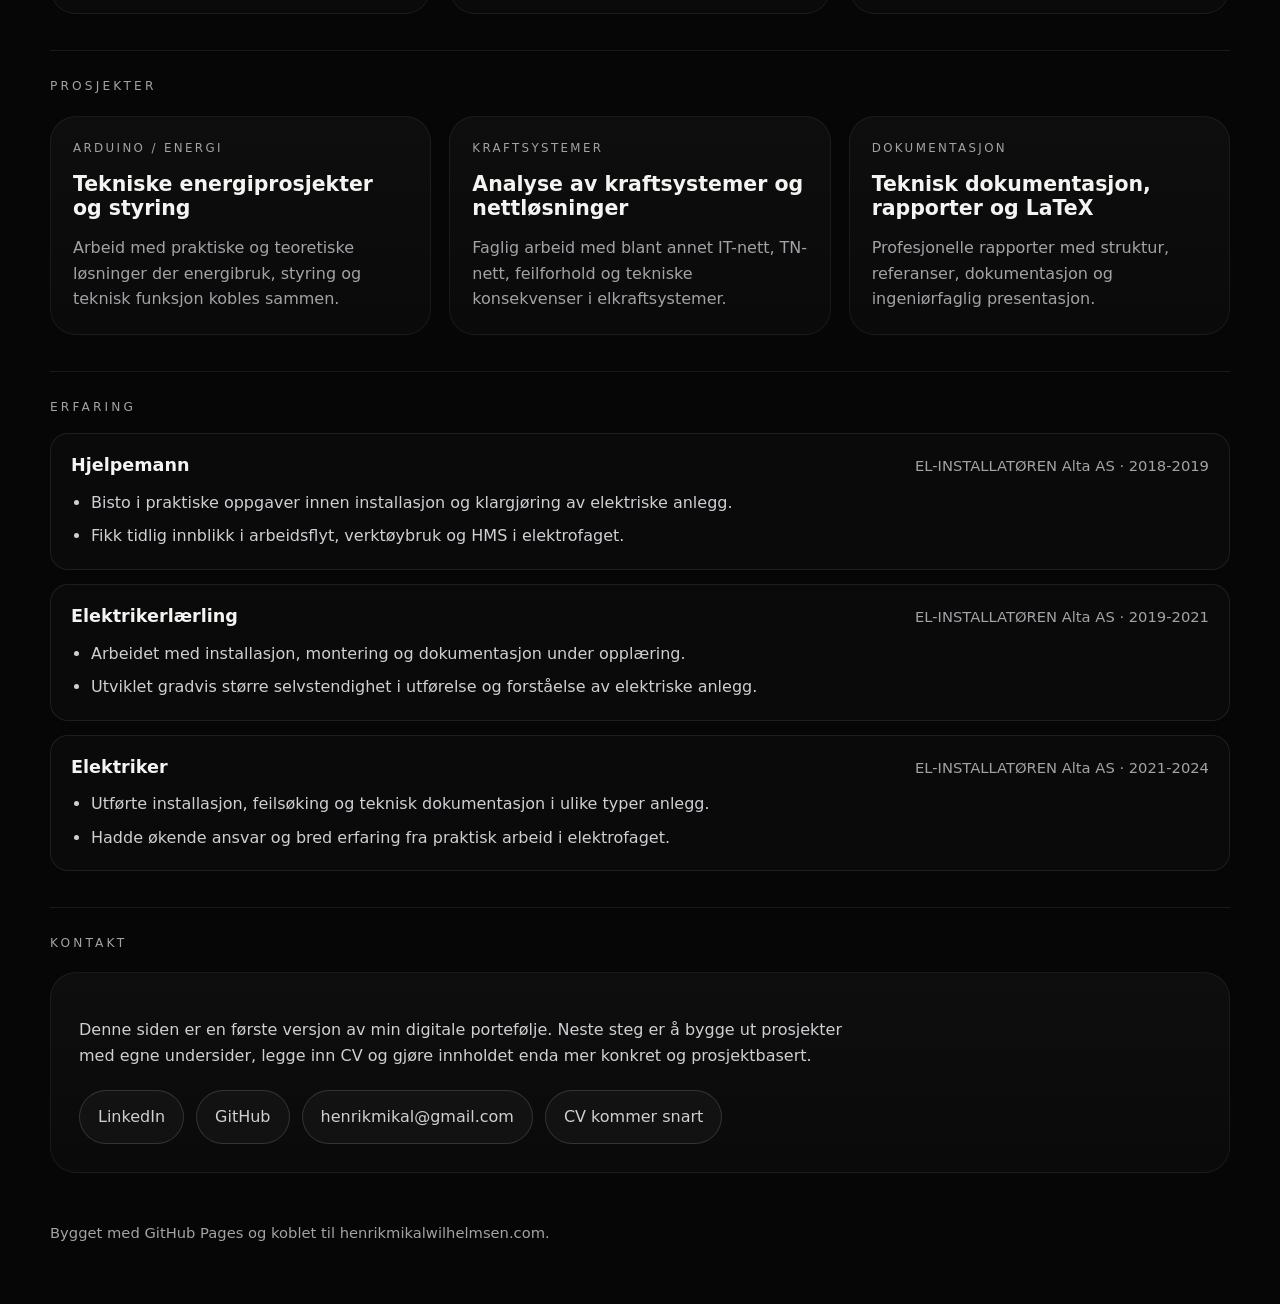
==== commit b297d121: "Oppdatert tekst" ====
--- a/index.html
+++ b/index.html
@@ -25,18 +25,10 @@
           </summary>
           <div class="mobile-menu-panel">
             <a href="#about" data-no="Om meg" data-en="About">Om meg</a>
-            <a href="about/" data-no="Mer om meg" data-en="More about me">Mer om meg</a>
             <a href="#portfolio" data-no="E-portefølje" data-en="E-portfolio">E-portefølje</a>
             <a href="#projects" data-no="Prosjekter" data-en="Projects">Prosjekter</a>
-            <a href="#project-energy" data-no="Energi og styring" data-en="Energy and control">Energi og styring</a>
-            <a href="#project-power" data-no="Kraftsystemanalyse" data-en="Power system analysis">Kraftsystemanalyse</a>
-            <a href="#project-docs" data-no="Dokumentasjon og LaTeX" data-en="Documentation and LaTeX">Dokumentasjon og LaTeX</a>
             <a href="#experience" data-no="Erfaring" data-en="Experience">Erfaring</a>
             <a href="#contact" data-no="Kontakt" data-en="Contact">Kontakt</a>
-            <a href="https://www.linkedin.com/in/henrik-mikal-wilhelmsen-4a953136b" target="_blank" rel="noopener noreferrer">LinkedIn</a>
-            <a href="https://github.com/henrikmikal" target="_blank" rel="noopener noreferrer">GitHub</a>
-            <a href="mailto:henrikmikal@gmail.com">henrikmikal@gmail.com</a>
-            <a href="#" data-no="CV kommer snart" data-en="CV coming soon">CV kommer snart</a>
           </div>
         </details>
       </div>
@@ -285,39 +277,87 @@
           <div class="section-label" data-no="Erfaring" data-en="Experience">Erfaring</div>
         </div>
 
-        <div class="grid-2">
-          <div class="list-box">
-            <p
-              data-no="Fagbrev som elektriker med erfaring fra bolig og tekniske anlegg"
-              data-en="Certified electrician with experience from residential and technical installations"
-            >
-              Fagbrev som elektriker med erfaring fra bolig og tekniske anlegg
-            </p>
-          </div>
-
-          <div class="list-box">
-            <p
-              data-no="Strukturert feilsøking med måleutstyr, verifikasjon og dokumentasjon"
-              data-en="Structured troubleshooting using measuring equipment, verification and documentation"
-            >
-              Strukturert feilsøking med måleutstyr, verifikasjon og dokumentasjon
-            </p>
-          </div>
-
-          <div class="list-box">
-            <p
-              data-no="Erfaring med konfigurering, testing og idriftsettelse av tekniske installasjoner"
-              data-en="Experience with configuration, testing and commissioning of technical installations"
-            >
-              Erfaring med konfigurering, testing og idriftsettelse av tekniske installasjoner
-            </p>
-          </div>
-
-          <div class="list-box">
-            <p data-no="Verktøy: Python, C, LaTeX og Multisim" data-en="Tools: Python, C, LaTeX and Multisim">
-              Verktøy: Python, C, LaTeX og Multisim
-            </p>
-          </div>
+        <div class="experience-list">
+          <article class="experience-item">
+            <div class="experience-top">
+              <h3 data-no="Hjelpemann" data-en="Assistant">Hjelpemann</h3>
+              <span
+                data-no="EL-INSTALLATØREN Alta AS · 2018-2019"
+                data-en="EL-INSTALLATØREN Alta AS · 2018-2019"
+              >
+                EL-INSTALLATØREN Alta AS · 2018-2019
+              </span>
+            </div>
+
+            <ul class="experience-points">
+              <li
+                data-no="Bisto i praktiske oppgaver innen installasjon og klargjøring av elektriske anlegg."
+                data-en="Assisted with practical installation tasks and preparation of electrical systems."
+              >
+                Bisto i praktiske oppgaver innen installasjon og klargjøring av elektriske anlegg.
+              </li>
+              <li
+                data-no="Fikk tidlig innblikk i arbeidsflyt, verktøybruk og HMS i elektrofaget."
+                data-en="Gained early insight into workflow, tool usage and HSE in the electrical trade."
+              >
+                Fikk tidlig innblikk i arbeidsflyt, verktøybruk og HMS i elektrofaget.
+              </li>
+            </ul>
+          </article>
+
+          <article class="experience-item">
+            <div class="experience-top">
+              <h3 data-no="Elektrikerlærling" data-en="Electrical Apprentice">Elektrikerlærling</h3>
+              <span
+                data-no="EL-INSTALLATØREN Alta AS · 2019-2021"
+                data-en="EL-INSTALLATØREN Alta AS · 2019-2021"
+              >
+                EL-INSTALLATØREN Alta AS · 2019-2021
+              </span>
+            </div>
+
+            <ul class="experience-points">
+              <li
+                data-no="Arbeidet med installasjon, montering og dokumentasjon under opplæring."
+                data-en="Worked with installation, assembly and documentation during apprenticeship."
+              >
+                Arbeidet med installasjon, montering og dokumentasjon under opplæring.
+              </li>
+              <li
+                data-no="Utviklet gradvis større selvstendighet i utførelse og forståelse av elektriske anlegg."
+                data-en="Gradually developed greater independence in execution and understanding of electrical systems."
+              >
+                Utviklet gradvis større selvstendighet i utførelse og forståelse av elektriske anlegg.
+              </li>
+            </ul>
+          </article>
+
+          <article class="experience-item">
+            <div class="experience-top">
+              <h3 data-no="Elektriker" data-en="Electrician">Elektriker</h3>
+              <span
+                data-no="EL-INSTALLATØREN Alta AS · 2021-2024"
+                data-en="EL-INSTALLATØREN Alta AS · 2021-2024"
+              >
+                EL-INSTALLATØREN Alta AS · 2021-2024
+              </span>
+            </div>
+
+            <ul class="experience-points">
+              <li
+                data-no="Utførte installasjon, feilsøking og teknisk dokumentasjon i ulike typer anlegg."
+                data-en="Performed installation, troubleshooting and technical documentation across different types of systems."
+              >
+                Utførte installasjon, feilsøking og teknisk dokumentasjon i ulike typer anlegg.
+              </li>
+              <li
+                data-no="Hadde økende ansvar og bred erfaring fra praktisk arbeid i elektrofaget."
+                data-en="Took on increasing responsibility and gained broad practical experience in the electrical trade."
+              >
+                Hadde økende ansvar og bred erfaring fra praktisk arbeid i elektrofaget.
+              </li>
+            </ul>
+          </article>
         </div>
       </div>
     </section>
--- a/css/components.css
+++ b/css/components.css
@@ -360,6 +360,52 @@
   background: rgba(255, 255, 255, 0.02);
 }
 
+.experience-list {
+  display: grid;
+  gap: 14px;
+}
+
+.experience-item {
+  padding: 20px;
+  border-radius: 18px;
+  border: 1px solid rgba(255, 255, 255, 0.08);
+  background: rgba(255, 255, 255, 0.02);
+}
+
+.experience-top {
+  display: flex;
+  align-items: baseline;
+  justify-content: space-between;
+  gap: 16px;
+  flex-wrap: wrap;
+}
+
+.experience-top h3 {
+  margin: 0;
+  font-size: 1.1rem;
+  line-height: 1.25;
+}
+
+.experience-top span {
+  color: var(--muted);
+  font-size: 0.92rem;
+}
+
+.experience-item p {
+  margin: 12px 0 0;
+  color: var(--soft);
+}
+
+.experience-points {
+  margin: 12px 0 0;
+  padding-left: 20px;
+  color: var(--soft);
+}
+
+.experience-points li + li {
+  margin-top: 8px;
+}
+
 .contact-box {
   padding: 28px;
   margin-top: 18px;
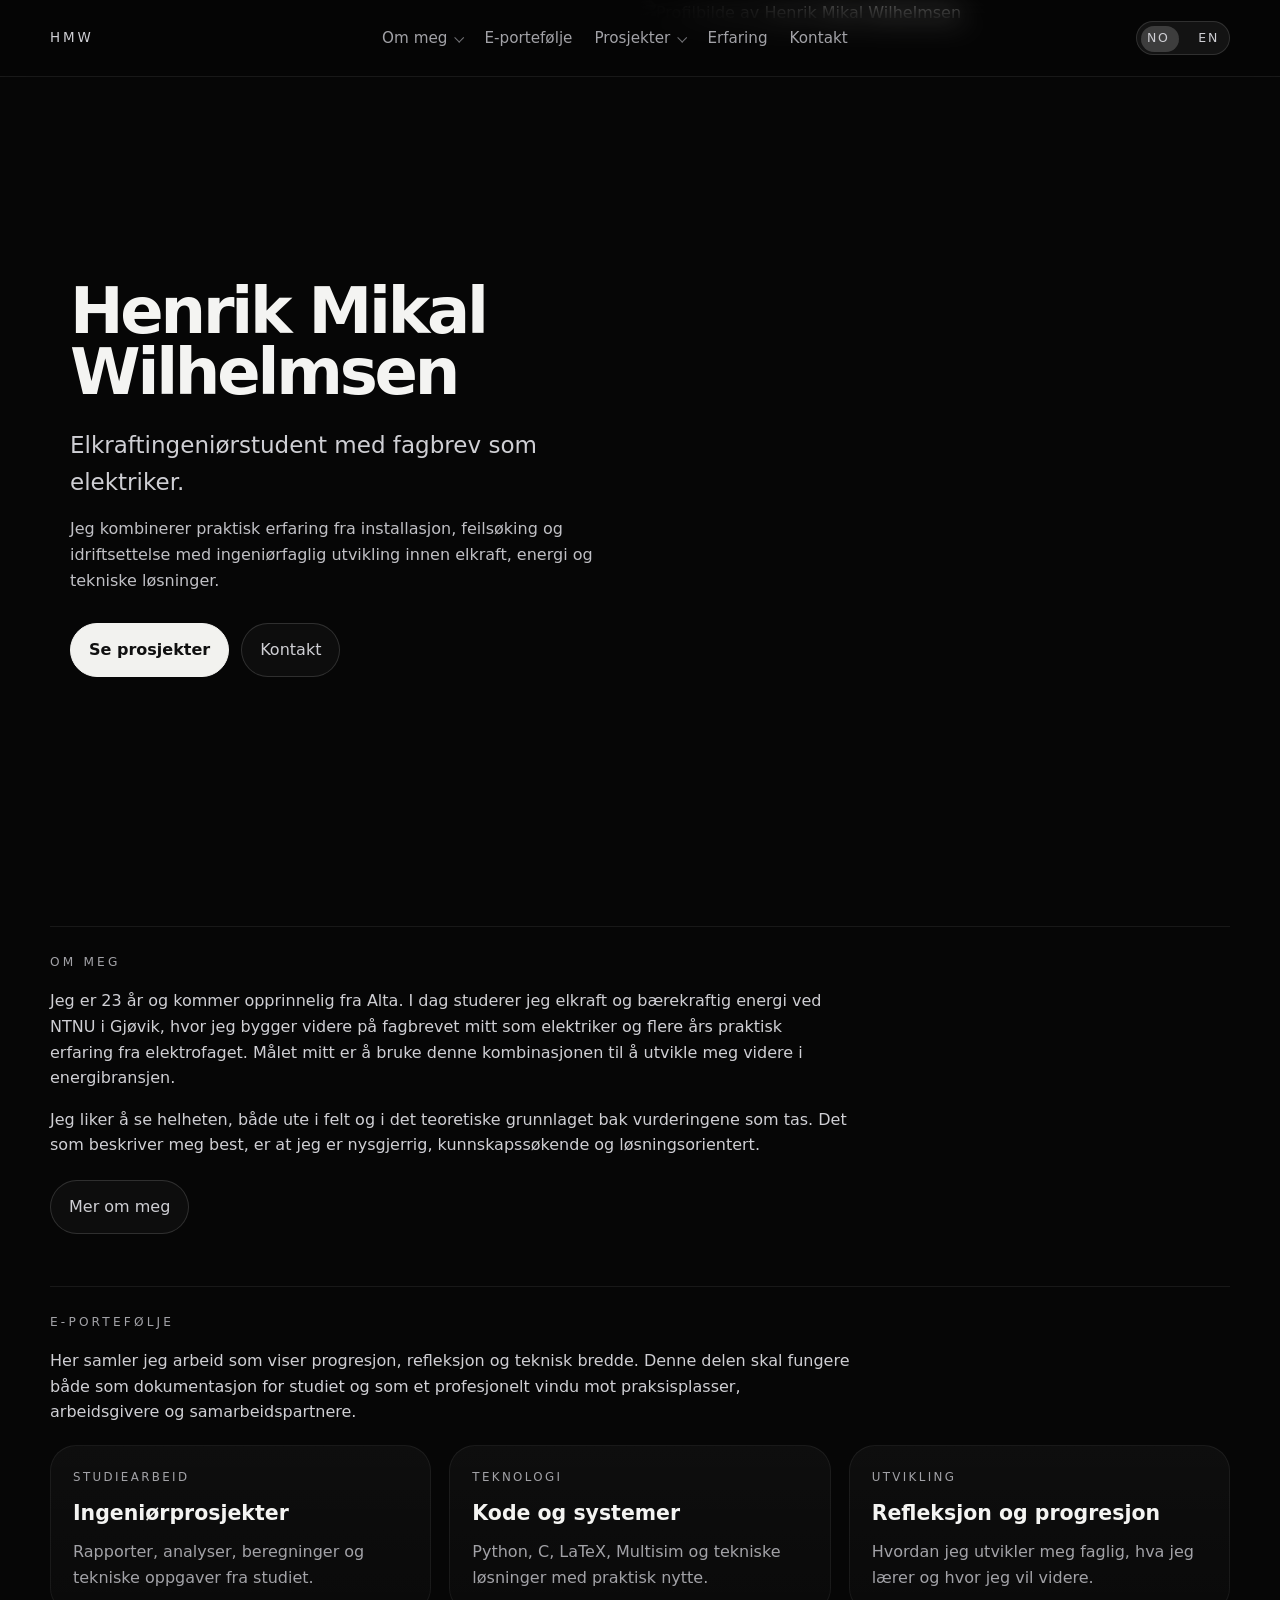
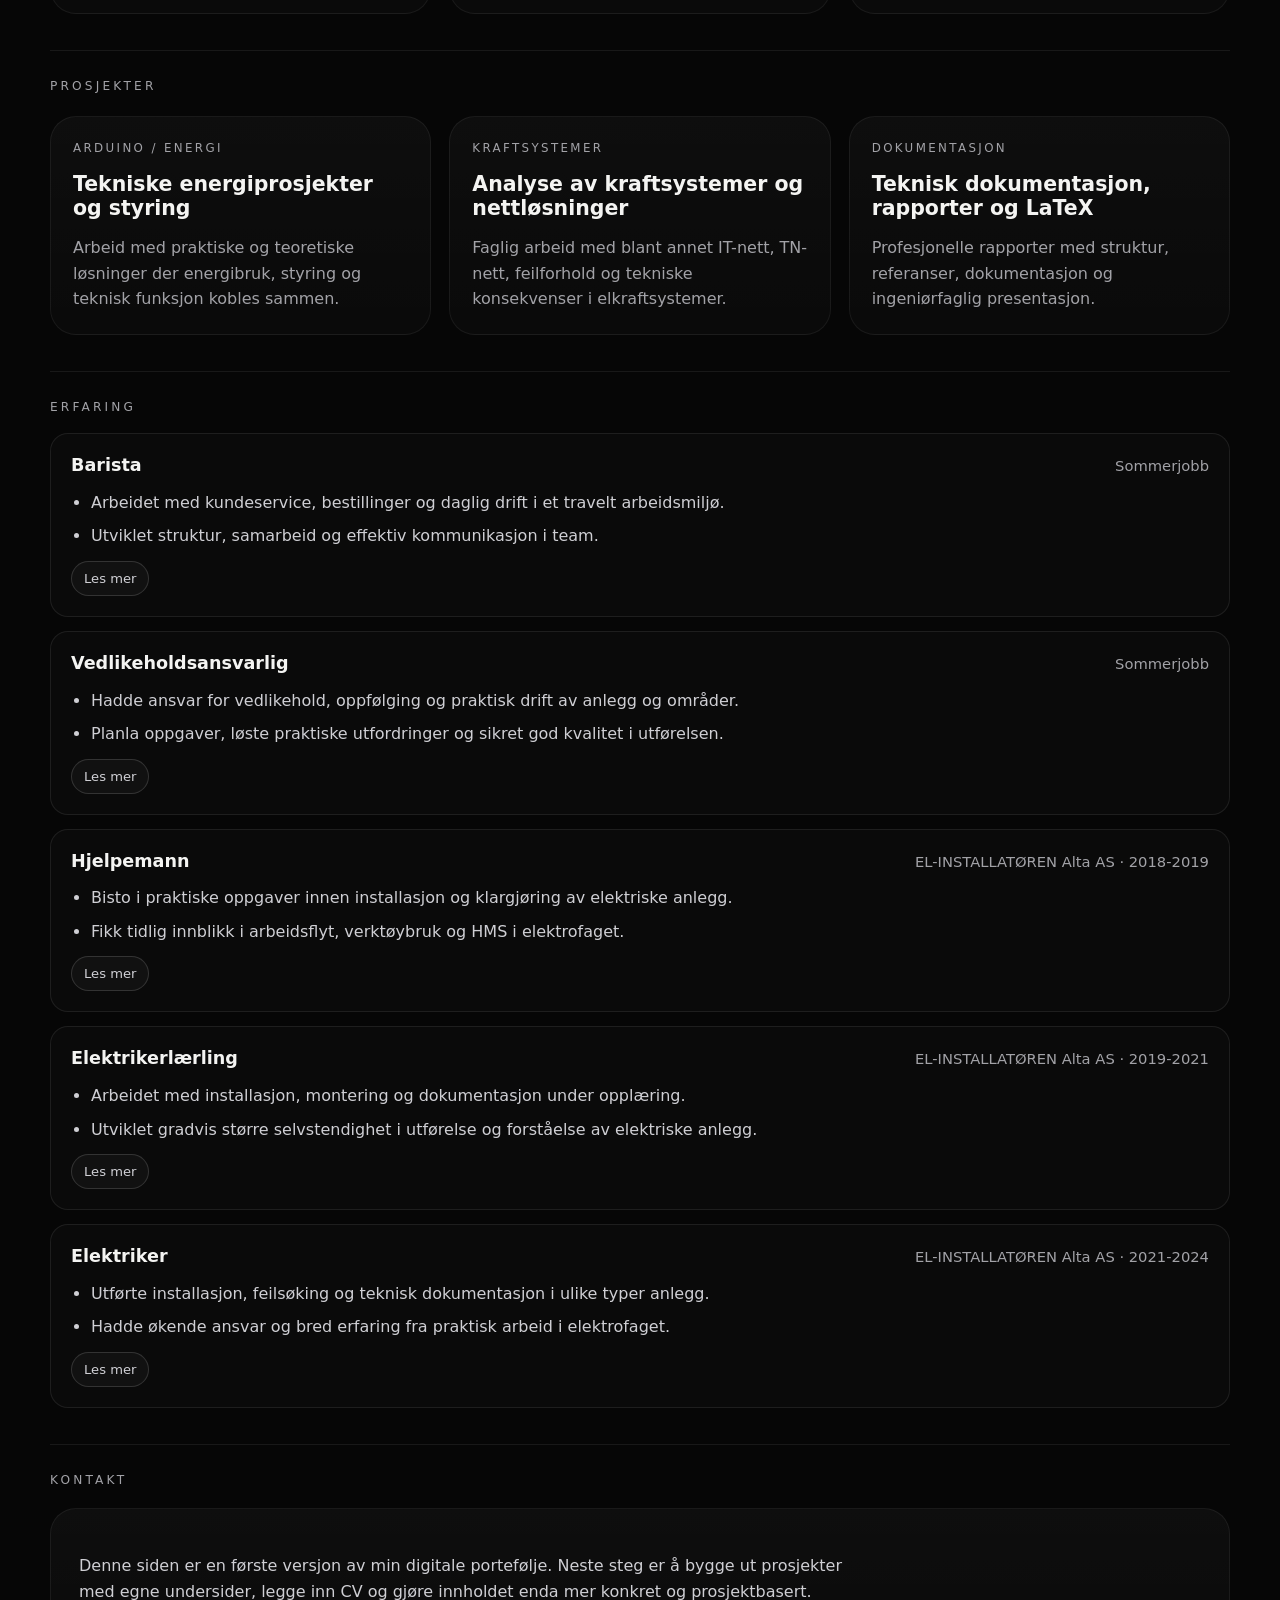
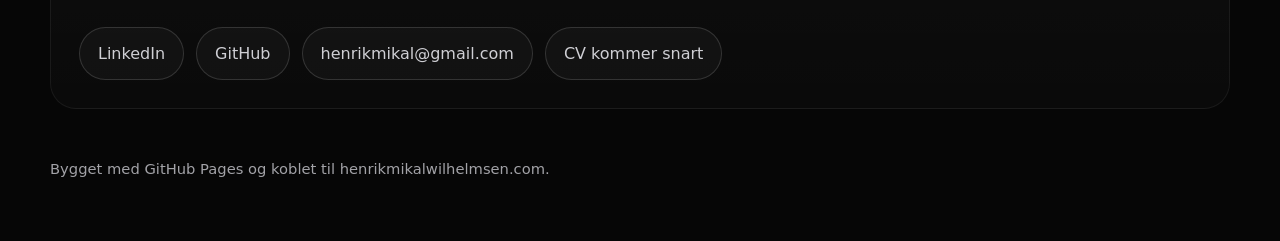
==== commit b7bf7db2: "Oppdatert tekst" ====
--- a/index.html
+++ b/index.html
@@ -78,10 +78,6 @@
 
     <div class="hero-overlay">
       <div class="hero-copy">
-        <div class="eyebrow" data-no="E-portefølje og personlig nettside" data-en="E-portfolio and personal website">
-          E-portefølje og personlig nettside
-        </div>
-
         <h1>Henrik Mikal Wilhelmsen</h1>
 
         <div
@@ -112,10 +108,6 @@
     <div class="hero-media"></div>
     <div class="hero-overlay">
       <div class="hero-copy">
-        <div class="eyebrow" data-no="E-portefølje og personlig nettside" data-en="E-portfolio and personal website">
-          E-portefølje og personlig nettside
-        </div>
-
         <h1>Henrik Mikal Wilhelmsen</h1>
 
         <div
@@ -280,6 +272,64 @@
         <div class="experience-list">
           <article class="experience-item">
             <div class="experience-top">
+              <h3 data-no="Barista" data-en="Barista">Barista</h3>
+              <span
+                data-no="Sommerjobb"
+                data-en="Summer job"
+              >
+                Sommerjobb
+              </span>
+            </div>
+
+            <ul class="experience-points">
+              <li
+                data-no="Arbeidet med kundeservice, bestillinger og daglig drift i et travelt arbeidsmiljø."
+                data-en="Worked with customer service, orders and daily operations in a fast-paced environment."
+              >
+                Arbeidet med kundeservice, bestillinger og daglig drift i et travelt arbeidsmiljø.
+              </li>
+              <li
+                data-no="Utviklet struktur, samarbeid og effektiv kommunikasjon i team."
+                data-en="Developed structure, teamwork and effective communication in a team setting."
+              >
+                Utviklet struktur, samarbeid og effektiv kommunikasjon i team.
+              </li>
+            </ul>
+
+            <a href="jobs/barista/" class="experience-more" data-no="Les mer" data-en="Read more">Les mer</a>
+          </article>
+
+          <article class="experience-item">
+            <div class="experience-top">
+              <h3 data-no="Vedlikeholdsansvarlig" data-en="Maintenance Lead">Vedlikeholdsansvarlig</h3>
+              <span
+                data-no="Sommerjobb"
+                data-en="Summer job"
+              >
+                Sommerjobb
+              </span>
+            </div>
+
+            <ul class="experience-points">
+              <li
+                data-no="Hadde ansvar for vedlikehold, oppfølging og praktisk drift av anlegg og områder."
+                data-en="Was responsible for maintenance, follow-up and practical operation of facilities and areas."
+              >
+                Hadde ansvar for vedlikehold, oppfølging og praktisk drift av anlegg og områder.
+              </li>
+              <li
+                data-no="Planla oppgaver, løste praktiske utfordringer og sikret god kvalitet i utførelsen."
+                data-en="Planned tasks, solved practical challenges and ensured high quality in execution."
+              >
+                Planla oppgaver, løste praktiske utfordringer og sikret god kvalitet i utførelsen.
+              </li>
+            </ul>
+
+            <a href="jobs/vedlikehold/" class="experience-more" data-no="Les mer" data-en="Read more">Les mer</a>
+          </article>
+
+          <article class="experience-item">
+            <div class="experience-top">
               <h3 data-no="Hjelpemann" data-en="Assistant">Hjelpemann</h3>
               <span
                 data-no="EL-INSTALLATØREN Alta AS · 2018-2019"
@@ -303,6 +353,8 @@
                 Fikk tidlig innblikk i arbeidsflyt, verktøybruk og HMS i elektrofaget.
               </li>
             </ul>
+
+            <a href="jobs/hjelpemann/" class="experience-more" data-no="Les mer" data-en="Read more">Les mer</a>
           </article>
 
           <article class="experience-item">
@@ -330,6 +382,8 @@
                 Utviklet gradvis større selvstendighet i utførelse og forståelse av elektriske anlegg.
               </li>
             </ul>
+
+            <a href="jobs/laerling/" class="experience-more" data-no="Les mer" data-en="Read more">Les mer</a>
           </article>
 
           <article class="experience-item">
@@ -357,6 +411,8 @@
                 Hadde økende ansvar og bred erfaring fra praktisk arbeid i elektrofaget.
               </li>
             </ul>
+
+            <a href="jobs/elektriker/" class="experience-more" data-no="Les mer" data-en="Read more">Les mer</a>
           </article>
         </div>
       </div>
--- a/css/components.css
+++ b/css/components.css
@@ -406,6 +406,25 @@
   margin-top: 8px;
 }
 
+.experience-more {
+  margin-top: 12px;
+  display: inline-flex;
+  align-items: center;
+  justify-content: center;
+  border-radius: 999px;
+  padding: 6px 12px;
+  border: 1px solid rgba(255, 255, 255, 0.14);
+  background: rgba(255, 255, 255, 0.03);
+  color: var(--soft);
+  font-size: 0.82rem;
+  text-decoration: none;
+}
+
+.experience-more:hover {
+  color: var(--text);
+  border-color: #4b4b52;
+}
+
 .contact-box {
   padding: 28px;
   margin-top: 18px;
--- a/css/home.css
+++ b/css/home.css
@@ -43,12 +43,12 @@
     linear-gradient(
       90deg,
       rgba(6, 6, 6, 1) 0%,
-      rgba(6, 6, 6, 0.98) 10%,
-      rgba(6, 6, 6, 0.92) 20%,
-      rgba(6, 6, 6, 0.76) 30%,
-      rgba(6, 6, 6, 0.50) 42%,
-      rgba(6, 6, 6, 0.22) 56%,
-      rgba(6, 6, 6, 0.06) 72%,
+      rgba(6, 6, 6, 0.95) 5%,
+      rgba(6, 6, 6, 0.82) 11%,
+      rgba(6, 6, 6, 0.60) 18%,
+      rgba(6, 6, 6, 0.36) 27%,
+      rgba(6, 6, 6, 0.14) 38%,
+      rgba(6, 6, 6, 0.04) 52%,
       rgba(6, 6, 6, 0.00) 100%
     );
   pointer-events: none;
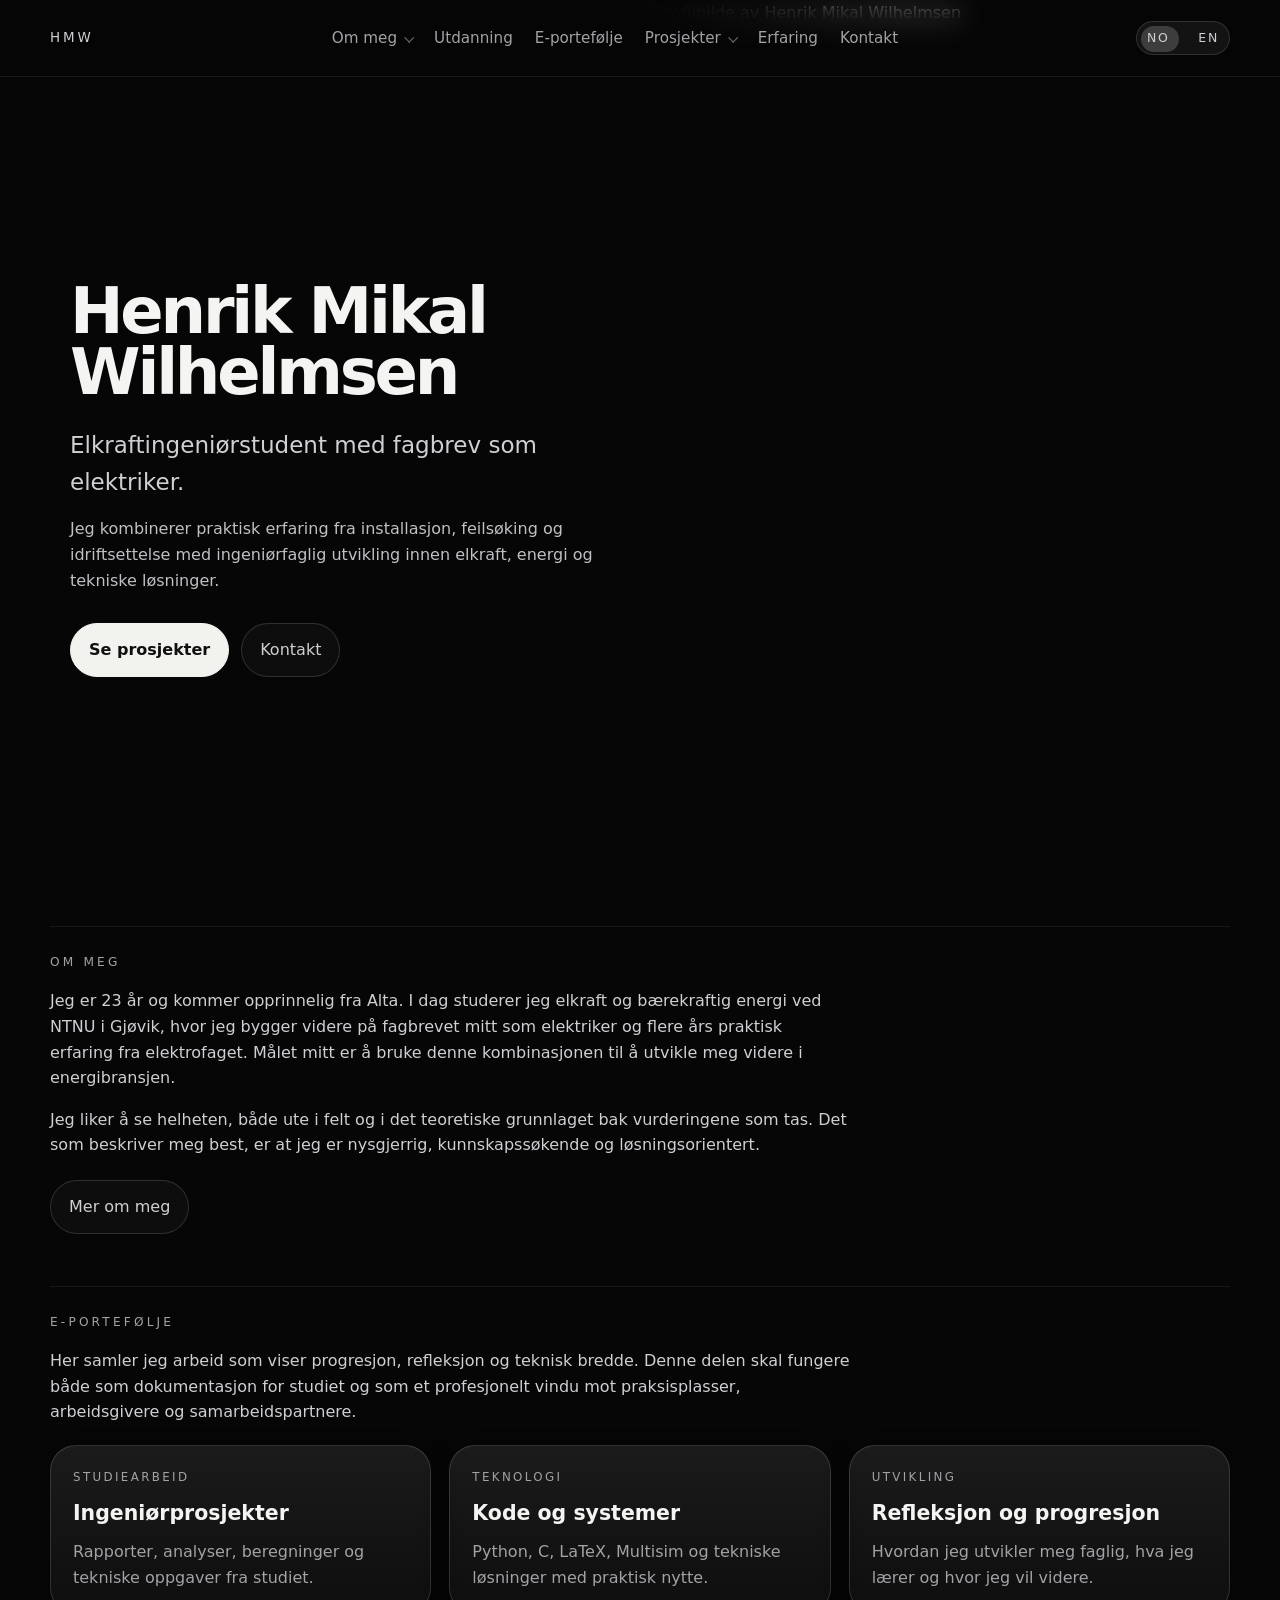
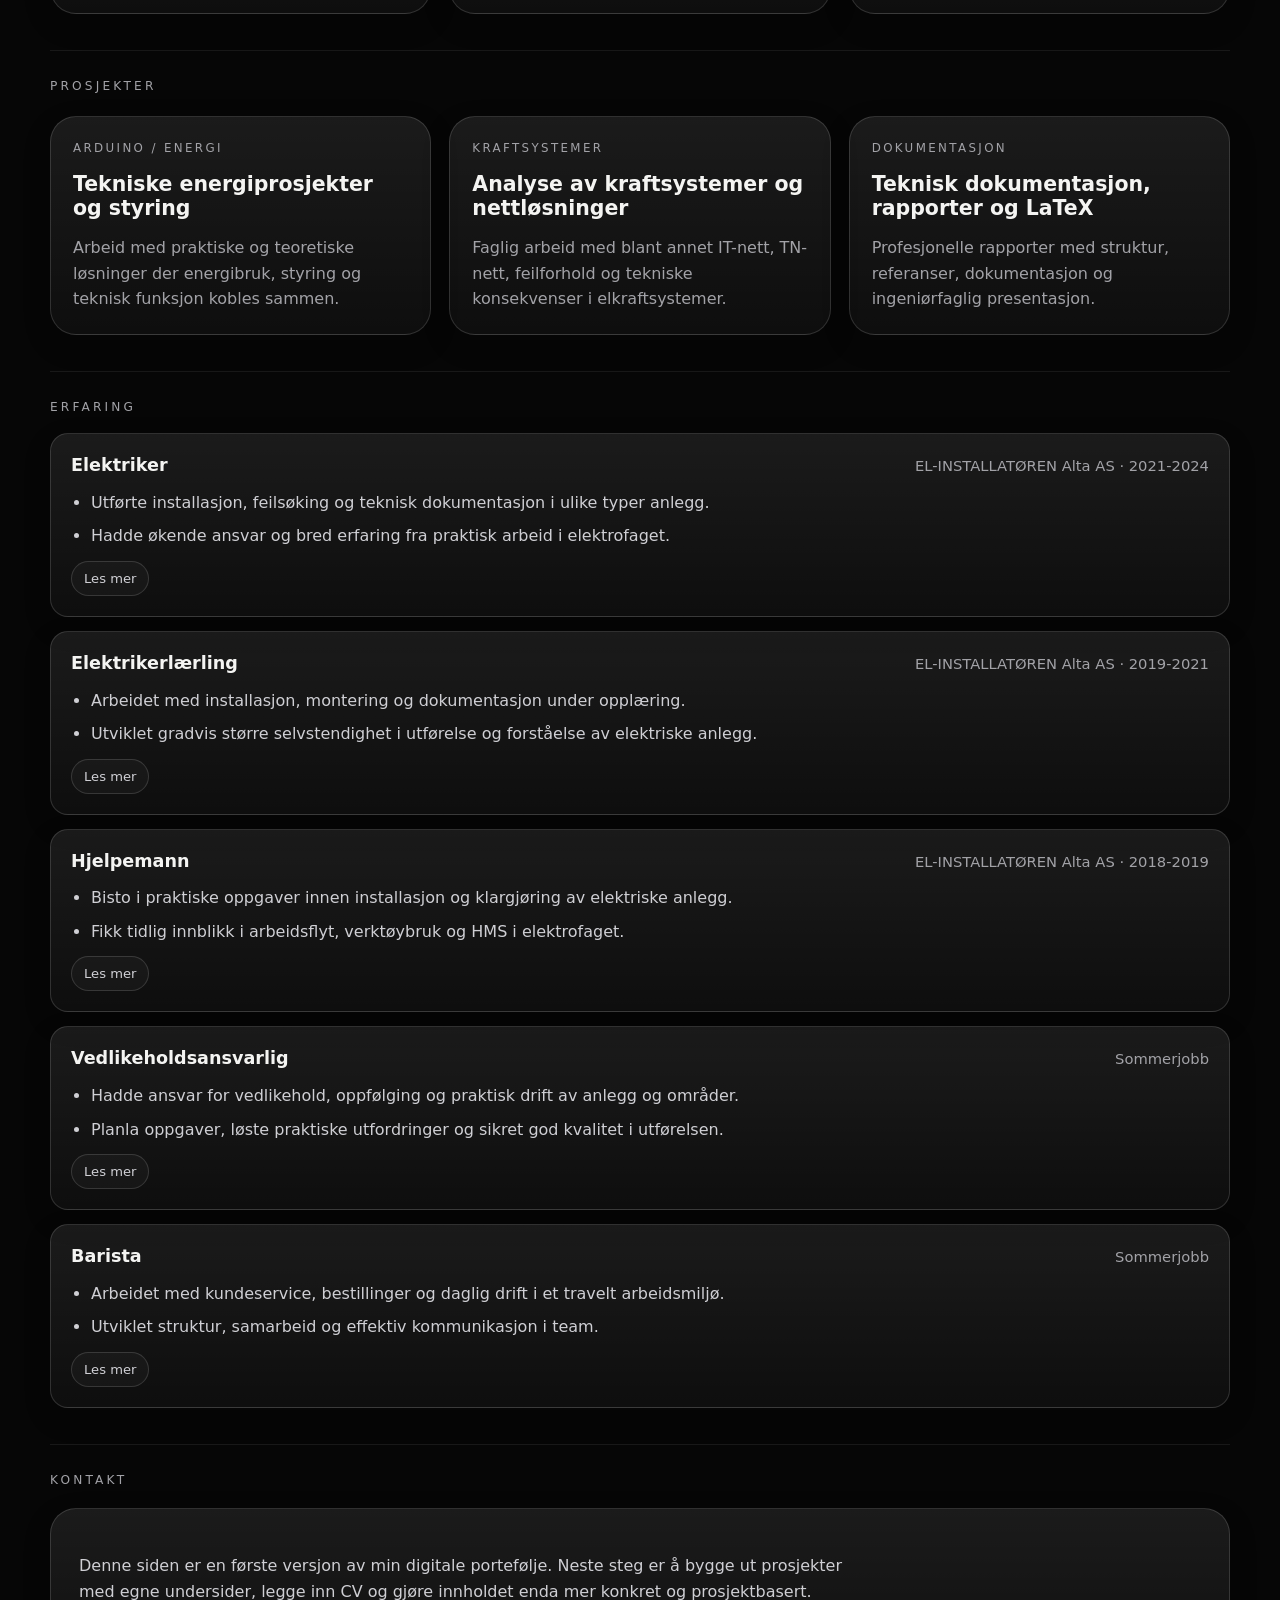
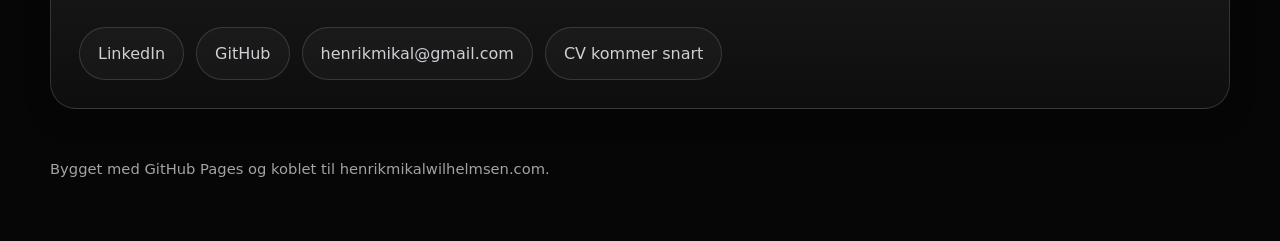
==== commit fb78b4eb: "Kort beskrivelse av endringen" ====
--- a/index.html
+++ b/index.html
@@ -25,6 +25,7 @@
           </summary>
           <div class="mobile-menu-panel">
             <a href="#about" data-no="Om meg" data-en="About">Om meg</a>
+            <a href="utdanning/" data-no="Utdanning" data-en="Education">Utdanning</a>
             <a href="#portfolio" data-no="E-portefølje" data-en="E-portfolio">E-portefølje</a>
             <a href="#projects" data-no="Prosjekter" data-en="Projects">Prosjekter</a>
             <a href="#experience" data-no="Erfaring" data-en="Experience">Erfaring</a>
@@ -42,6 +43,7 @@
             <a href="about/" role="menuitem" data-no="Mer om meg" data-en="More about me">Mer om meg</a>
           </div>
         </div>
+        <a href="utdanning/" data-no="Utdanning" data-en="Education">Utdanning</a>
         <a href="#portfolio" data-no="E-portefølje" data-en="E-portfolio">E-portefølje</a>
         <div class="nav-item nav-item-dropdown">
           <a href="#projects" class="nav-link-main" aria-haspopup="true">
--- a/css/components.css
+++ b/css/components.css
@@ -325,8 +325,9 @@
 
 .card,
 .contact-box {
-  background: linear-gradient(180deg, rgba(255, 255, 255, 0.035), rgba(255, 255, 255, 0.018));
-  border: 1px solid rgba(255, 255, 255, 0.06);
+  background: linear-gradient(180deg, rgba(255, 255, 255, 0.085), rgba(255, 255, 255, 0.035));
+  border: 1px solid rgba(255, 255, 255, 0.14);
+  box-shadow: 0 10px 28px rgba(0, 0, 0, 0.18);
   border-radius: var(--radius);
 }
 
@@ -356,8 +357,9 @@
 .list-box {
   padding: 18px 20px;
   border-radius: 22px;
-  border: 1px solid rgba(255, 255, 255, 0.06);
-  background: rgba(255, 255, 255, 0.02);
+  border: 1px solid rgba(255, 255, 255, 0.14);
+  background: linear-gradient(180deg, rgba(255, 255, 255, 0.08), rgba(255, 255, 255, 0.03));
+  box-shadow: 0 10px 28px rgba(0, 0, 0, 0.16);
 }
 
 .experience-list {
@@ -365,11 +367,17 @@
   gap: 14px;
 }
 
+#experience .experience-list {
+  display: flex;
+  flex-direction: column-reverse;
+}
+
 .experience-item {
   padding: 20px;
   border-radius: 18px;
-  border: 1px solid rgba(255, 255, 255, 0.08);
-  background: rgba(255, 255, 255, 0.02);
+  border: 1px solid rgba(255, 255, 255, 0.14);
+  background: linear-gradient(180deg, rgba(255, 255, 255, 0.085), rgba(255, 255, 255, 0.035));
+  box-shadow: 0 10px 28px rgba(0, 0, 0, 0.16);
 }
 
 .experience-top {
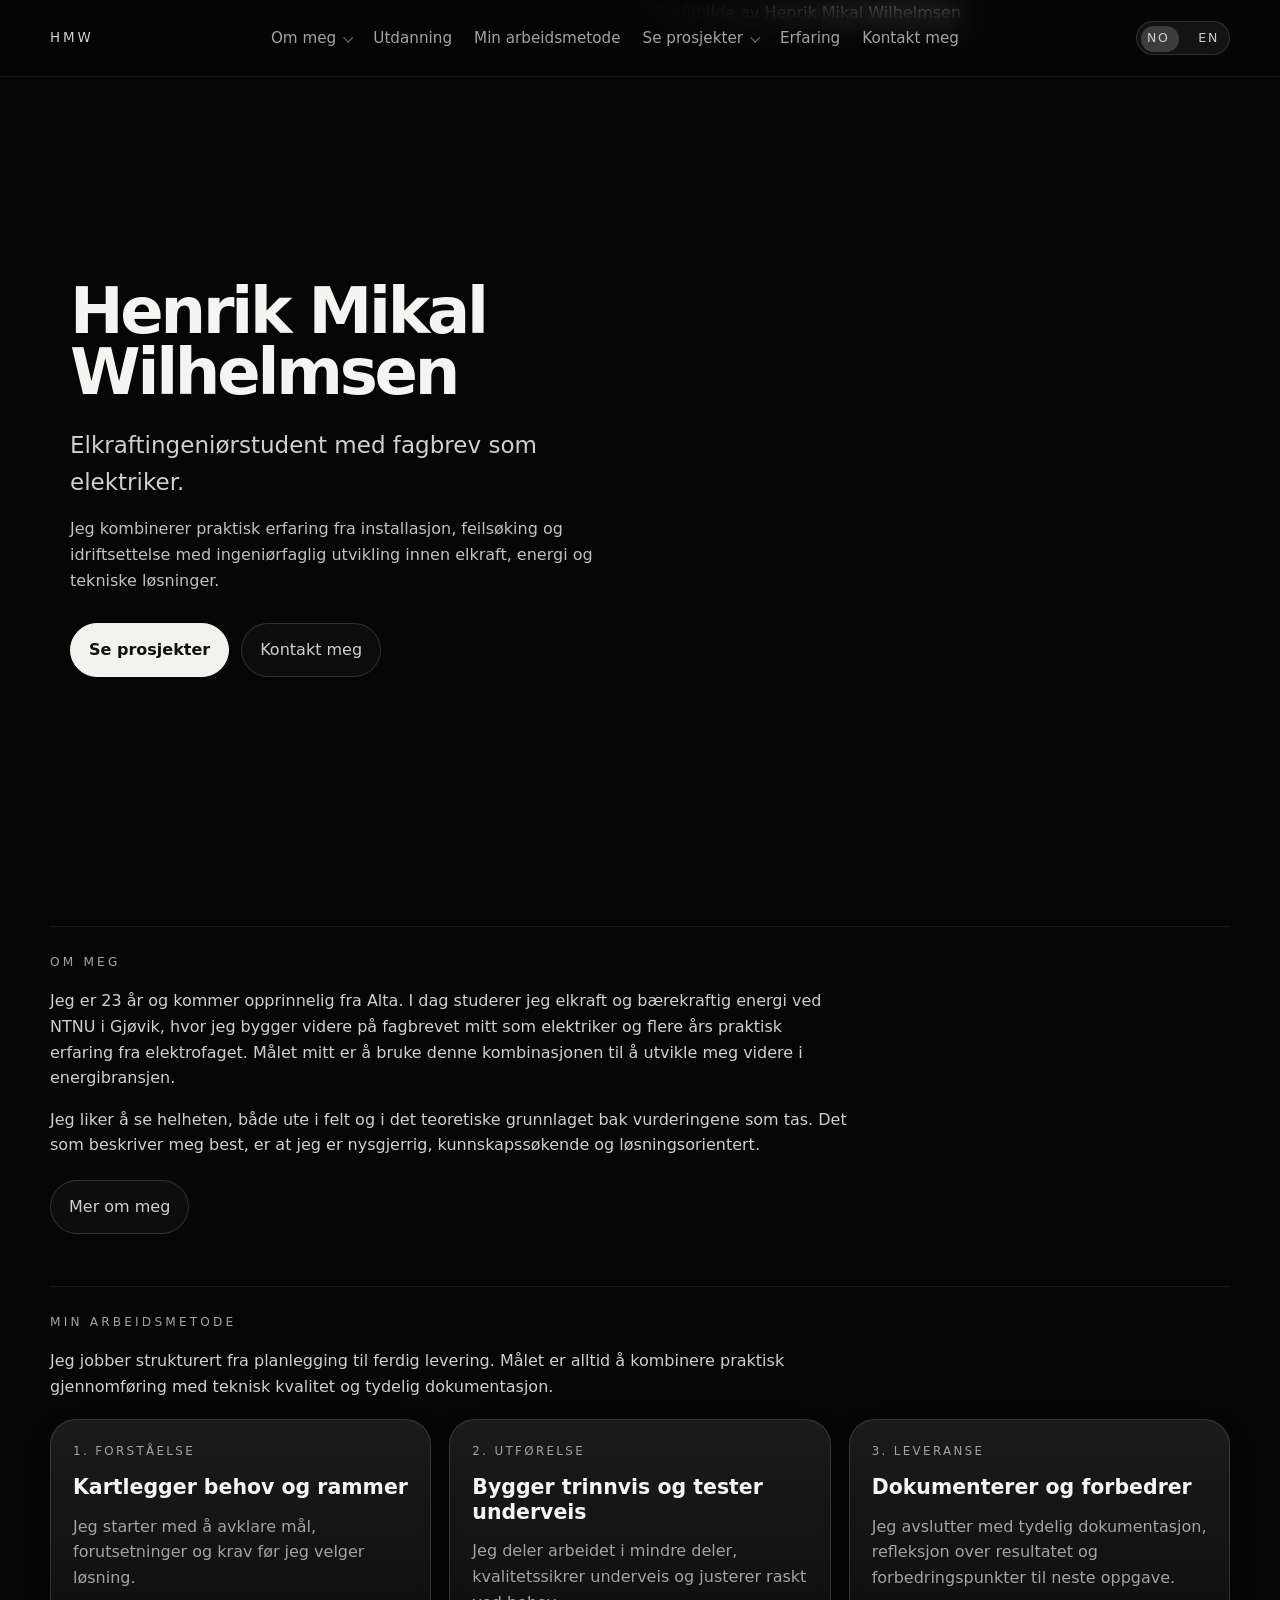
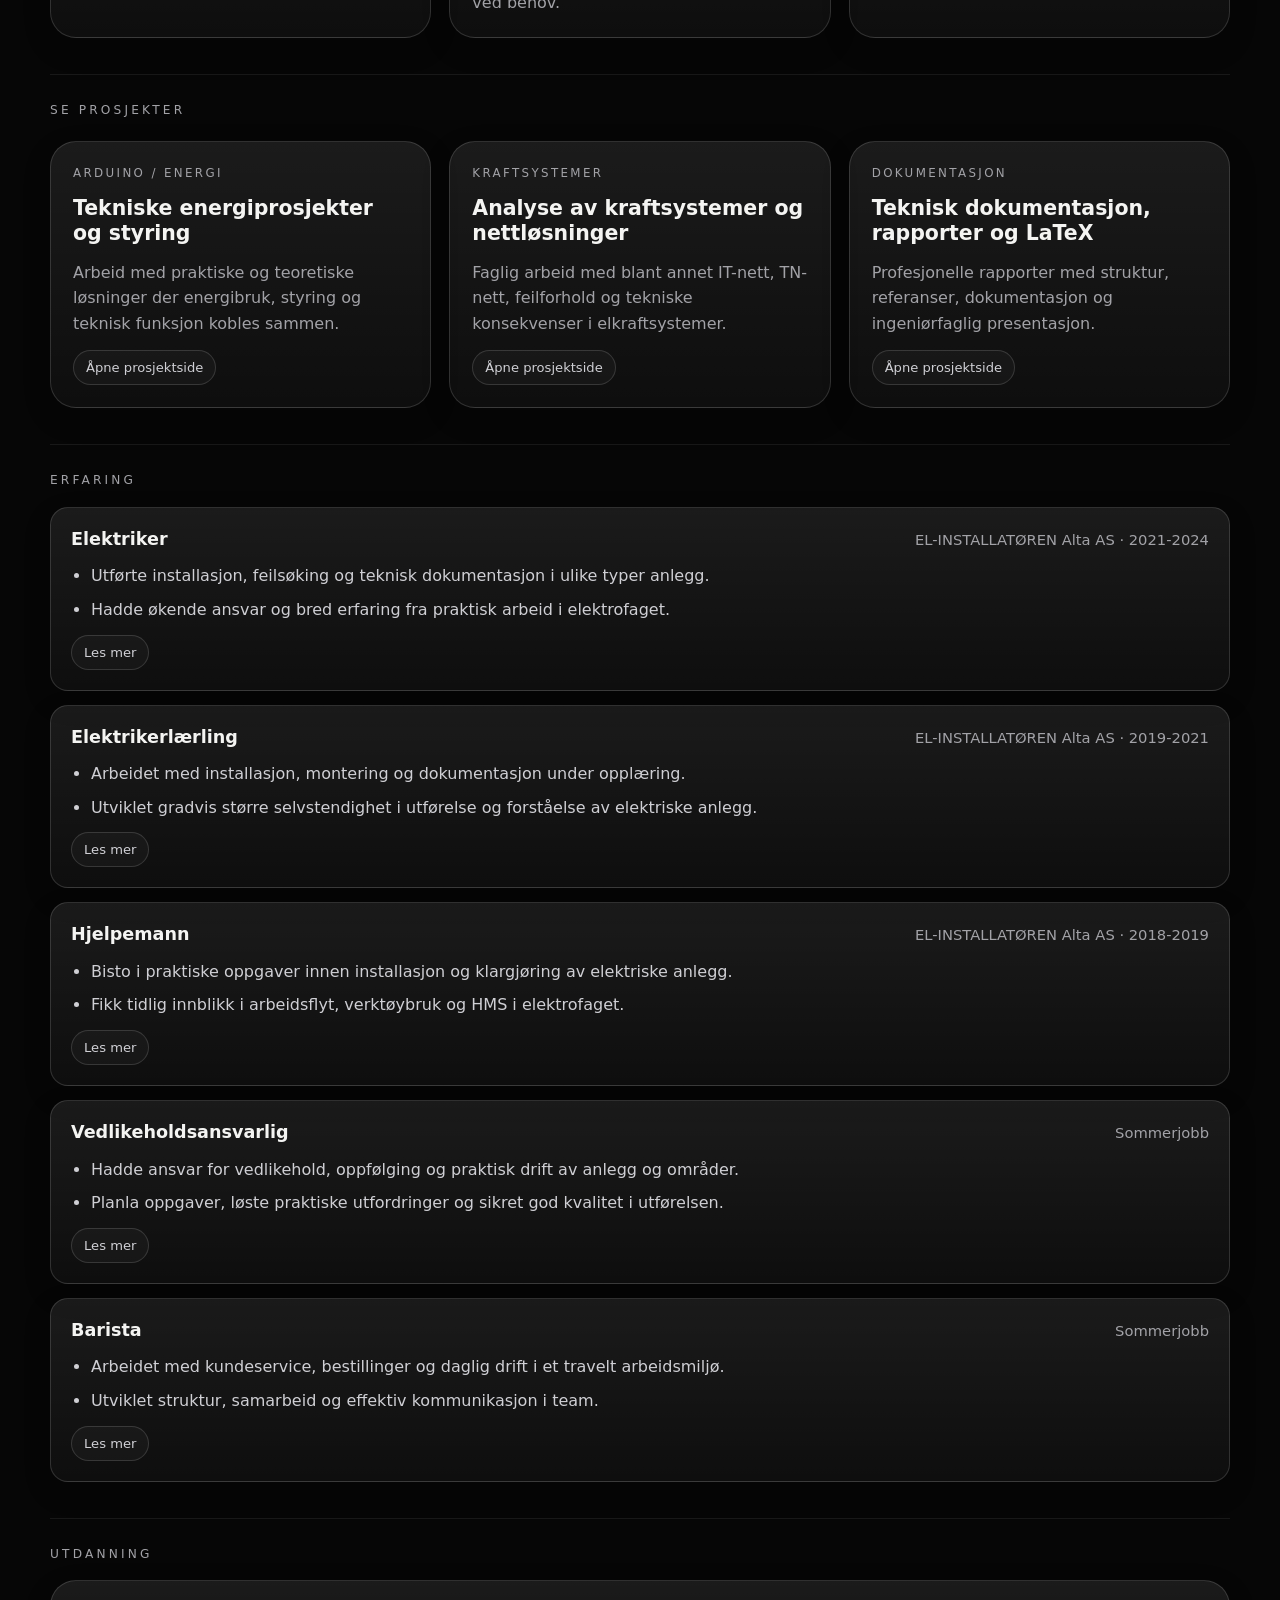
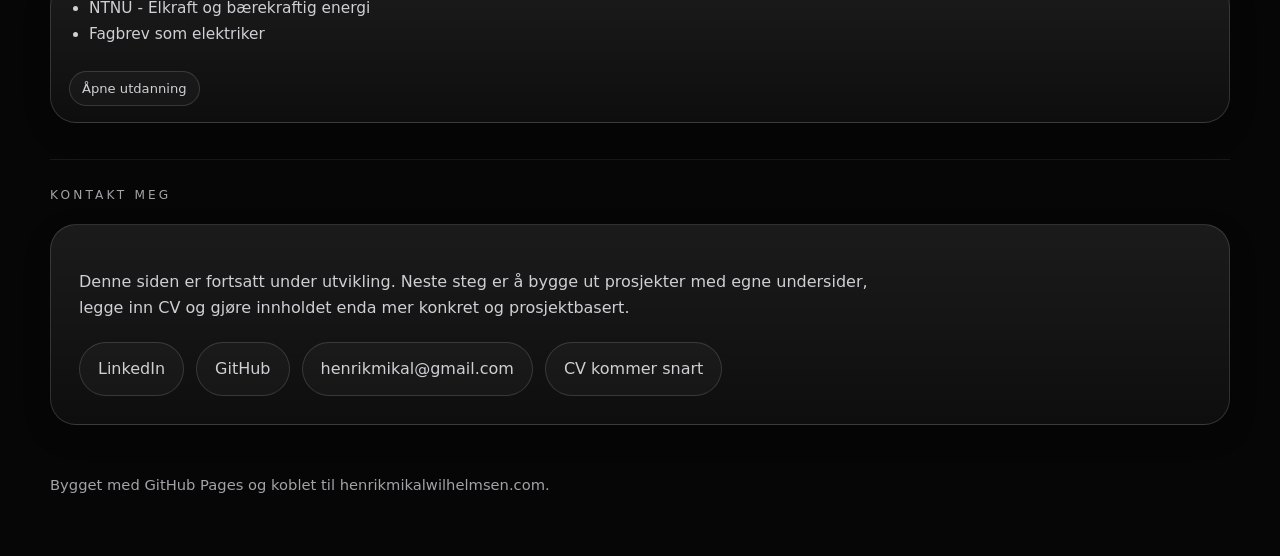
==== commit ce2fbccb: "Forbedringer" ====
--- a/index.html
+++ b/index.html
@@ -6,7 +6,7 @@
   <title>Henrik Mikal Wilhelmsen</title>
   <meta
     name="description"
-    content="E-portefølje og personlig nettside for Henrik Mikal Wilhelmsen, elkraftstudent med bakgrunn som elektriker."
+    content="Personlig nettside for Henrik Mikal Wilhelmsen, elkraftstudent med bakgrunn som elektriker."
   />
   <link rel="stylesheet" href="css/base.css" />
   <link rel="stylesheet" href="css/components.css" />
@@ -26,10 +26,10 @@
           <div class="mobile-menu-panel">
             <a href="#about" data-no="Om meg" data-en="About">Om meg</a>
             <a href="utdanning/" data-no="Utdanning" data-en="Education">Utdanning</a>
-            <a href="#portfolio" data-no="E-portefølje" data-en="E-portfolio">E-portefølje</a>
-            <a href="#projects" data-no="Prosjekter" data-en="Projects">Prosjekter</a>
+            <a href="#arbeidsmetode" data-no="Min arbeidsmetode" data-en="My work method">Min arbeidsmetode</a>
+            <a href="#projects" data-no="Se prosjekter" data-en="View projects">Se prosjekter</a>
             <a href="#experience" data-no="Erfaring" data-en="Experience">Erfaring</a>
-            <a href="#contact" data-no="Kontakt" data-en="Contact">Kontakt</a>
+            <a href="#contact" data-no="Kontakt meg" data-en="Contact me">Kontakt meg</a>
           </div>
         </details>
       </div>
@@ -44,19 +44,19 @@
           </div>
         </div>
         <a href="utdanning/" data-no="Utdanning" data-en="Education">Utdanning</a>
-        <a href="#portfolio" data-no="E-portefølje" data-en="E-portfolio">E-portefølje</a>
+        <a href="#arbeidsmetode" data-no="Min arbeidsmetode" data-en="My work method">Min arbeidsmetode</a>
         <div class="nav-item nav-item-dropdown">
           <a href="#projects" class="nav-link-main" aria-haspopup="true">
-            <span data-no="Prosjekter" data-en="Projects">Prosjekter</span>
+            <span data-no="Se prosjekter" data-en="View projects">Se prosjekter</span>
           </a>
           <div class="nav-dropdown" role="menu" aria-label="Project links">
-            <a href="#project-energy" role="menuitem" data-no="Energi og styring" data-en="Energy and control">Energi og styring</a>
-            <a href="#project-power" role="menuitem" data-no="Kraftsystemanalyse" data-en="Power system analysis">Kraftsystemanalyse</a>
-            <a href="#project-docs" role="menuitem" data-no="Dokumentasjon og LaTeX" data-en="Documentation and LaTeX">Dokumentasjon og LaTeX</a>
+            <a href="projects/energy-control/" role="menuitem" data-no="Energi og styring" data-en="Energy and control">Energi og styring</a>
+            <a href="projects/power-system-analysis/" role="menuitem" data-no="Kraftsystemanalyse" data-en="Power system analysis">Kraftsystemanalyse</a>
+            <a href="projects/documentation-latex/" role="menuitem" data-no="Dokumentasjon og LaTeX" data-en="Documentation and LaTeX">Dokumentasjon og LaTeX</a>
           </div>
         </div>
         <a href="#experience" data-no="Erfaring" data-en="Experience">Erfaring</a>
-        <a href="#contact" data-no="Kontakt" data-en="Contact">Kontakt</a>
+        <a href="#contact" data-no="Kontakt meg" data-en="Contact me">Kontakt meg</a>
       </nav>
 
       <div class="topbar-actions">
@@ -100,7 +100,7 @@
 
         <div class="hero-actions">
           <a class="button primary" href="#projects" data-no="Se prosjekter" data-en="View projects">Se prosjekter</a>
-          <a class="button secondary" href="#contact" data-no="Kontakt" data-en="Contact">Kontakt</a>
+          <a class="button secondary" href="#contact" data-no="Kontakt meg" data-en="Contact me">Kontakt meg</a>
         </div>
       </div>
     </div>
@@ -130,7 +130,7 @@
 
         <div class="hero-actions">
           <a class="button primary" href="#projects" data-no="Se prosjekter" data-en="View projects">Se prosjekter</a>
-          <a class="button secondary" href="#contact" data-no="Kontakt" data-en="Contact">Kontakt</a>
+          <a class="button secondary" href="#contact" data-no="Kontakt meg" data-en="Contact me">Kontakt meg</a>
         </div>
       </div>
     </div>
@@ -165,51 +165,52 @@
       </div>
     </section>
 
-    <section class="content-section" id="portfolio">
-      <div class="wrap">
-        <div class="section-head">
-          <div class="section-label" data-no="E-portefølje" data-en="E-portfolio">E-portefølje</div>
-        </div>
-
-        <p
-          class="section-copy"
-          data-no="Her samler jeg arbeid som viser progresjon, refleksjon og teknisk bredde. Denne delen skal fungere både som dokumentasjon for studiet og som et profesjonelt vindu mot praksisplasser, arbeidsgivere og samarbeidspartnere."
-          data-en="This section gathers work that shows progression, reflection and technical breadth. It is meant to serve both as academic documentation and as a professional front toward internships, employers and future collaborators."
-        >
-          Her samler jeg arbeid som viser progresjon, refleksjon og teknisk bredde. Denne delen skal fungere både som dokumentasjon for studiet og som et profesjonelt vindu mot praksisplasser, arbeidsgivere og samarbeidspartnere.
-        </p>
+    <section class="content-section" id="arbeidsmetode">
+      <div class="wrap">
+        <div class="section-head">
+          <div class="section-label" data-no="Min arbeidsmetode" data-en="My work method">Min arbeidsmetode</div>
+
+          <div class="section-copy">
+            <p
+              data-no="Jeg jobber strukturert fra planlegging til ferdig levering. Målet er alltid å kombinere praktisk gjennomføring med teknisk kvalitet og tydelig dokumentasjon."
+              data-en="I work in a structured way from planning to final delivery. The goal is always to combine practical execution with technical quality and clear documentation."
+            >
+              Jeg jobber strukturert fra planlegging til ferdig levering. Målet er alltid å kombinere praktisk gjennomføring med teknisk kvalitet og tydelig dokumentasjon.
+            </p>
+          </div>
+        </div>
 
         <div class="grid-3">
           <article class="card">
-            <div class="card-tag" data-no="Studiearbeid" data-en="Coursework">Studiearbeid</div>
-            <h3 data-no="Ingeniørprosjekter" data-en="Engineering projects">Ingeniørprosjekter</h3>
-            <p
-              data-no="Rapporter, analyser, beregninger og tekniske oppgaver fra studiet."
-              data-en="Reports, analyses, calculations and technical coursework from my studies."
-            >
-              Rapporter, analyser, beregninger og tekniske oppgaver fra studiet.
+            <div class="card-tag" data-no="1. Forståelse" data-en="1. Understanding">1. Forståelse</div>
+            <h3 data-no="Kartlegger behov og rammer" data-en="Map needs and constraints">Kartlegger behov og rammer</h3>
+            <p
+              data-no="Jeg starter med å avklare mål, forutsetninger og krav før jeg velger løsning."
+              data-en="I start by clarifying goals, assumptions and requirements before choosing a solution."
+            >
+              Jeg starter med å avklare mål, forutsetninger og krav før jeg velger løsning.
             </p>
           </article>
 
           <article class="card">
-            <div class="card-tag" data-no="Teknologi" data-en="Technology">Teknologi</div>
-            <h3 data-no="Kode og systemer" data-en="Code and systems">Kode og systemer</h3>
-            <p
-              data-no="Python, C, LaTeX, Multisim og tekniske løsninger med praktisk nytte."
-              data-en="Python, C, LaTeX, Multisim and technical solutions with practical value."
-            >
-              Python, C, LaTeX, Multisim og tekniske løsninger med praktisk nytte.
+            <div class="card-tag" data-no="2. Utførelse" data-en="2. Execution">2. Utførelse</div>
+            <h3 data-no="Bygger trinnvis og tester underveis" data-en="Build stepwise and test continuously">Bygger trinnvis og tester underveis</h3>
+            <p
+              data-no="Jeg deler arbeidet i mindre deler, kvalitetssikrer underveis og justerer raskt ved behov."
+              data-en="I break work into smaller parts, verify quality as I go and adjust quickly when needed."
+            >
+              Jeg deler arbeidet i mindre deler, kvalitetssikrer underveis og justerer raskt ved behov.
             </p>
           </article>
 
           <article class="card">
-            <div class="card-tag" data-no="Utvikling" data-en="Development">Utvikling</div>
-            <h3 data-no="Refleksjon og progresjon" data-en="Reflection and growth">Refleksjon og progresjon</h3>
-            <p
-              data-no="Hvordan jeg utvikler meg faglig, hva jeg lærer og hvor jeg vil videre."
-              data-en="How I develop academically, what I learn and where I want to grow."
-            >
-              Hvordan jeg utvikler meg faglig, hva jeg lærer og hvor jeg vil videre.
+            <div class="card-tag" data-no="3. Leveranse" data-en="3. Delivery">3. Leveranse</div>
+            <h3 data-no="Dokumenterer og forbedrer" data-en="Document and improve">Dokumenterer og forbedrer</h3>
+            <p
+              data-no="Jeg avslutter med tydelig dokumentasjon, refleksjon over resultatet og forbedringspunkter til neste oppgave."
+              data-en="I finish with clear documentation, reflection on results and improvement points for the next task."
+            >
+              Jeg avslutter med tydelig dokumentasjon, refleksjon over resultatet og forbedringspunkter til neste oppgave.
             </p>
           </article>
         </div>
@@ -219,7 +220,7 @@
     <section class="content-section" id="projects">
       <div class="wrap">
         <div class="section-head">
-          <div class="section-label" data-no="Prosjekter" data-en="Projects">Prosjekter</div>
+          <div class="section-label" data-no="Se prosjekter" data-en="View projects">Se prosjekter</div>
         </div>
 
         <div class="grid-3">
@@ -234,6 +235,7 @@
             >
               Arbeid med praktiske og teoretiske løsninger der energibruk, styring og teknisk funksjon kobles sammen.
             </p>
+            <a class="chip cta-small" href="projects/energy-control/" data-no="Åpne prosjektside" data-en="Open project page">Åpne prosjektside</a>
           </article>
 
           <article class="card" id="project-power">
@@ -247,6 +249,7 @@
             >
               Faglig arbeid med blant annet IT-nett, TN-nett, feilforhold og tekniske konsekvenser i elkraftsystemer.
             </p>
+            <a class="chip cta-small" href="projects/power-system-analysis/" data-no="Åpne prosjektside" data-en="Open project page">Åpne prosjektside</a>
           </article>
 
           <article class="card" id="project-docs">
@@ -260,6 +263,7 @@
             >
               Profesjonelle rapporter med struktur, referanser, dokumentasjon og ingeniørfaglig presentasjon.
             </p>
+            <a class="chip cta-small" href="projects/documentation-latex/" data-no="Åpne prosjektside" data-en="Open project page">Åpne prosjektside</a>
           </article>
         </div>
       </div>
@@ -420,19 +424,37 @@
       </div>
     </section>
 
+    <section class="content-section" id="education-short">
+      <div class="wrap">
+        <div class="section-head">
+          <div class="section-label" data-no="Utdanning" data-en="Education">Utdanning</div>
+        </div>
+
+        <div class="card education-short-card">
+          <ul class="education-short-list">
+            <li data-no="NTNU - Elkraft og bærekraftig energi" data-en="NTNU - Electrical power and sustainable energy">NTNU - Elkraft og bærekraftig energi</li>
+            <li data-no="Fagbrev som elektriker" data-en="Trade certificate as an electrician">Fagbrev som elektriker</li>
+          </ul>
+          <div class="hero-actions" style="margin-top: 12px;">
+            <a class="chip cta-small" href="utdanning/" data-no="Åpne utdanning" data-en="Open education">Åpne utdanning</a>
+          </div>
+        </div>
+      </div>
+    </section>
+
     <section class="content-section" id="contact">
       <div class="wrap">
         <div class="section-head">
-          <div class="section-label" data-no="Kontakt" data-en="Contact">Kontakt</div>
+          <div class="section-label" data-no="Kontakt meg" data-en="Contact me">Kontakt meg</div>
         </div>
 
         <div class="contact-box">
           <p
             class="section-copy"
-            data-no="Denne siden er en første versjon av min digitale portefølje. Neste steg er å bygge ut prosjekter med egne undersider, legge inn CV og gjøre innholdet enda mer konkret og prosjektbasert."
-            data-en="This is the first version of my digital portfolio. The next step is to expand the project section, add a CV and make the content even more concrete and project based."
+            data-no="Denne siden er fortsatt under utvikling. Neste steg er å bygge ut prosjekter med egne undersider, legge inn CV og gjøre innholdet enda mer konkret og prosjektbasert."
+            data-en="This website is still in development. The next step is to expand the project section, add a CV and make the content even more concrete and project based."
           >
-            Denne siden er en første versjon av min digitale portefølje. Neste steg er å bygge ut prosjekter med egne undersider, legge inn CV og gjøre innholdet enda mer konkret og prosjektbasert.
+            Denne siden er fortsatt under utvikling. Neste steg er å bygge ut prosjekter med egne undersider, legge inn CV og gjøre innholdet enda mer konkret og prosjektbasert.
           </p>
 
           <div class="contact-links">
--- a/css/components.css
+++ b/css/components.css
@@ -218,6 +218,12 @@
   font-size: 0.95rem;
 }
 
+.back-link::before {
+  content: "\2190";
+  display: inline-block;
+  line-height: 1;
+}
+
 .lang-toggle {
   position: relative;
   width: 94px;
@@ -302,6 +308,12 @@
   background: rgba(255, 255, 255, 0.03);
 }
 
+.cta-small {
+  margin-top: 14px;
+  padding: 6px 12px;
+  font-size: 0.82rem;
+}
+
 #about .button.secondary {
   border-color: rgba(255, 255, 255, 0.14);
   color: var(--soft);
@@ -335,6 +347,29 @@
   padding: 22px;
 }
 
+.education-short-card {
+  padding: 16px 18px;
+}
+
+.education-short-text {
+  margin: 0;
+  font-size: 0.96rem;
+  line-height: 1.45;
+  color: var(--soft);
+}
+
+.education-short-list {
+  margin: 0;
+  padding-left: 20px;
+  font-size: 0.96rem;
+  line-height: 1.45;
+  color: var(--soft);
+}
+
+.education-short-list li + li {
+  margin-top: 4px;
+}
+
 .card-tag {
   color: var(--muted);
   text-transform: uppercase;
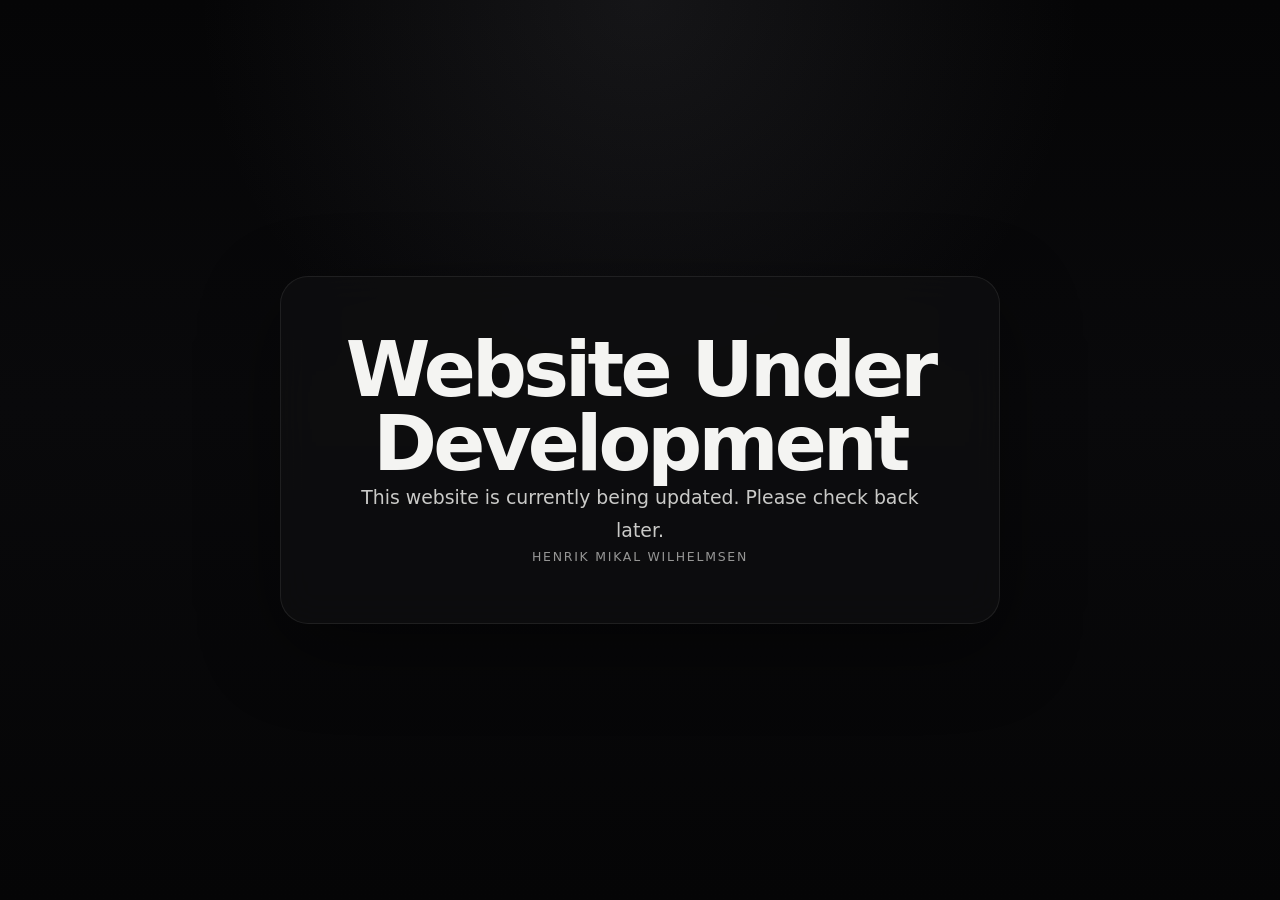
==== commit 2f3e77f2: "Forbedringer" ====
--- a/index.html
+++ b/index.html
@@ -8,12 +8,24 @@
     name="description"
     content="Personlig nettside for Henrik Mikal Wilhelmsen, elkraftstudent med bakgrunn som elektriker."
   />
+  <script src="config.js"></script>
+  <script src="js/maintenance.js"></script>
   <link rel="stylesheet" href="css/base.css" />
   <link rel="stylesheet" href="css/components.css" />
+  <link rel="stylesheet" href="css/maintenance.css" />
   <link rel="stylesheet" href="css/home.css" />
   <link rel="stylesheet" href="css/responsive.css" />
+  <link rel="stylesheet" href="https://cdnjs.cloudflare.com/ajax/libs/font-awesome/6.5.2/css/all.min.css" />
 </head>
 <body>
+  <div class="maintenance-overlay" aria-live="polite" role="status">
+    <div class="maintenance-panel">
+      <h1>Website Under Development</h1>
+      <p class="maintenance-message">This website is currently being updated. Please check back later.</p>
+      <p class="maintenance-footer">Henrik Mikal Wilhelmsen</p>
+    </div>
+  </div>
+
   <header class="topbar">
     <div class="wrap topbar-inner">
       <div class="brand-controls">
@@ -52,7 +64,7 @@
           <div class="nav-dropdown" role="menu" aria-label="Project links">
             <a href="projects/energy-control/" role="menuitem" data-no="Energi og styring" data-en="Energy and control">Energi og styring</a>
             <a href="projects/power-system-analysis/" role="menuitem" data-no="Kraftsystemanalyse" data-en="Power system analysis">Kraftsystemanalyse</a>
-            <a href="projects/documentation-latex/" role="menuitem" data-no="Dokumentasjon og LaTeX" data-en="Documentation and LaTeX">Dokumentasjon og LaTeX</a>
+            <a href="projects/documentation-latex/" role="menuitem" data-no="Dimensjonering med FEBDOK" data-en="Dimensioning with FEBDOK">Dimensjonering med FEBDOK</a>
           </div>
         </div>
         <a href="#experience" data-no="Erfaring" data-en="Experience">Erfaring</a>
@@ -137,28 +149,77 @@
   </section>
 
   <main>
-    <section class="content-section" id="about">
+    <section class="about-skills-section" id="about">
       <div class="wrap">
         <div class="section-head">
           <div class="section-label" data-no="Om meg" data-en="About">Om meg</div>
-
-          <div class="section-copy">
-            <p
-              data-no="Jeg er 23 år og kommer opprinnelig fra Alta. I dag studerer jeg elkraft og bærekraftig energi ved NTNU i Gjøvik, hvor jeg bygger videre på fagbrevet mitt som elektriker og flere års praktisk erfaring fra elektrofaget. Målet mitt er å bruke denne kombinasjonen til å utvikle meg videre i energibransjen."
-              data-en="I am 23 years old and originally from Alta, Norway. I am currently studying Electrical Power Engineering and Sustainable Energy at NTNU in Gjøvik, where I build upon my trade certificate as an electrician and several years of practical experience in the electrical field. My goal is to use this combination to continue developing within the energy sector."
-            >
-              Jeg er 23 år og kommer opprinnelig fra Alta. I dag studerer jeg elkraft og bærekraftig energi ved NTNU i Gjøvik, hvor jeg bygger videre på fagbrevet mitt som elektriker og flere års praktisk erfaring fra elektrofaget. Målet mitt er å bruke denne kombinasjonen til å utvikle meg videre i energibransjen.
-            </p>
-
-            <p
-              data-no="Jeg liker å se helheten, både ute i felt og i det teoretiske grunnlaget bak vurderingene som tas. Det som beskriver meg best, er at jeg er nysgjerrig, kunnskapssøkende og løsningsorientert."
-              data-en="I enjoy understanding the bigger picture, both in practical field work and in the theoretical foundations behind the technical decisions that are made. The qualities that best describe me are curiosity, a strong drive to learn, and a solution-oriented mindset."
-            >
-              Jeg liker å se helheten, både ute i felt og i det teoretiske grunnlaget bak vurderingene som tas. Det som beskriver meg best, er at jeg er nysgjerrig, kunnskapssøkende og løsningsorientert.
-            </p>
-
-            <div class="hero-actions about-actions">
-              <a class="button secondary" href="about/" data-no="Mer om meg" data-en="More about me">Mer om meg</a>
+        </div>
+        
+        <div class="about-skills-grid">
+          <div class="about-content">
+            <div class="section-copy">
+              <p
+                data-no="Jeg er 23 år og kommer opprinnelig fra Alta. I dag studerer jeg elkraft og bærekraftig energi ved NTNU i Gjøvik, hvor jeg bygger videre på fagbrevet mitt som elektriker og flere års praktisk erfaring fra elektrofaget. Målet mitt er å bruke denne kombinasjonen til å utvikle meg videre i energibransjen."
+                data-en="I am 23 years old and originally from Alta, Norway. I am currently studying Electrical Power Engineering and Sustainable Energy at NTNU in Gjøvik, where I build upon my trade certificate as an electrician and several years of practical experience in the electrical field. My goal is to use this combination to continue developing within the energy sector."
+              >
+                Jeg er 23 år og kommer opprinnelig fra Alta. I dag studerer jeg elkraft og bærekraftig energi ved NTNU i Gjøvik, hvor jeg bygger videre på fagbrevet mitt som elektriker og flere års praktisk erfaring fra elektrofaget. Målet mitt er å bruke denne kombinasjonen til å utvikle meg videre i energibransjen.
+              </p>
+              <p
+                data-no="Jeg liker å se helheten, både ute i felt og i det teoretiske grunnlaget bak vurderingene som tas. Det som beskriver meg best, er at jeg er nysgjerrig, kunnskapssøkende og løsningsorientert."
+                data-en="I enjoy understanding the bigger picture, both in practical field work and in the theoretical foundations behind the technical decisions that are made. The qualities that best describe me are curiosity, a strong drive to learn, and a solution-oriented mindset."
+              >
+                Jeg liker å se helheten, både ute i felt og i det teoretiske grunnlaget bak vurderingene som tas. Det som beskriver meg best, er at jeg er nysgjerrig, kunnskapssøkende og løsningsorientert.
+              </p>
+              <div class="hero-actions about-actions">
+                <a class="button secondary" href="about/" data-no="Les mer om meg" data-en="Read more about me">Les mer om meg</a>
+              </div>
+            </div>
+          </div>
+
+          <div class="skills-sidebar">
+            <h3 class="skills-sidebar-title" data-no="Ferdigheter" data-en="Skills">Ferdigheter</h3>
+            <div class="skills-grid-compact">
+              <article class="skill-card skill-card-compact">
+                <div class="skill-icon">
+                  <i class="fa-solid fa-bolt"></i>
+                </div>
+                <h4 data-no="Elkraft" data-en="Electrical Power">Elkraft</h4>
+              </article>
+
+              <article class="skill-card skill-card-compact">
+                <div class="skill-icon">
+                  <i class="fa-solid fa-toolbox"></i>
+                </div>
+                <h4 data-no="Installasjon" data-en="Installation">Installasjon</h4>
+              </article>
+
+              <article class="skill-card skill-card-compact">
+                <div class="skill-icon">
+                  <i class="fa-solid fa-magnifying-glass"></i>
+                </div>
+                <h4 data-no="Feilsøking" data-en="Troubleshooting">Feilsøking</h4>
+              </article>
+
+              <article class="skill-card skill-card-compact">
+                <div class="skill-icon">
+                  <i class="fa-solid fa-network-wired"></i>
+                </div>
+                <h4 data-no="Nettverk" data-en="Networking">Nettverk</h4>
+              </article>
+
+              <article class="skill-card skill-card-compact">
+                <div class="skill-icon">
+                  <i class="fa-brands fa-python"></i>
+                </div>
+                <h4>Python</h4>
+              </article>
+
+              <article class="skill-card skill-card-compact">
+                <div class="skill-icon">
+                  <i class="fa-brands fa-git-alt"></i>
+                </div>
+                <h4>Git</h4>
+              </article>
             </div>
           </div>
         </div>
@@ -253,15 +314,15 @@
           </article>
 
           <article class="card" id="project-docs">
-            <div class="card-tag" data-no="Dokumentasjon" data-en="Documentation">Dokumentasjon</div>
-            <h3 data-no="Teknisk dokumentasjon, rapporter og LaTeX" data-en="Technical documentation, reports and LaTeX">
-              Teknisk dokumentasjon, rapporter og LaTeX
+            <div class="card-tag" data-no="Elprosjektering" data-en="Electrical design">Elprosjektering</div>
+            <h3 data-no="Dimensjonering og dokumentasjon av elektrisk installasjon med FEBDOK" data-en="Dimensioning and documentation of an electrical installation with FEBDOK">
+              Dimensjonering og dokumentasjon av elektrisk installasjon med FEBDOK
             </h3>
             <p
-              data-no="Profesjonelle rapporter med struktur, referanser, dokumentasjon og ingeniørfaglig presentasjon."
-              data-en="Professional reports with structure, references, documentation and engineering presentation."
+              data-no="Prosjektarbeid med beregning, dimensjonering, vernvalg og teknisk dokumentasjon av elektriske installasjoner med FEBDOK."
+              data-en="Project work with calculation, dimensioning, protection selection and technical documentation of electrical installations with FEBDOK."
             >
-              Profesjonelle rapporter med struktur, referanser, dokumentasjon og ingeniørfaglig presentasjon.
+              Prosjektarbeid med beregning, dimensjonering, vernvalg og teknisk dokumentasjon av elektriske installasjoner med FEBDOK.
             </p>
             <a class="chip cta-small" href="projects/documentation-latex/" data-no="Åpne prosjektside" data-en="Open project page">Åpne prosjektside</a>
           </article>
@@ -273,6 +334,42 @@
       <div class="wrap">
         <div class="section-head">
           <div class="section-label" data-no="Erfaring" data-en="Experience">Erfaring</div>
+        </div>
+
+        <div class="career-progression">
+          <div class="progression-timeline">
+            <div class="progression-step">
+              <div class="step-badge">1</div>
+              <div class="step-content">
+                <h4 data-no="Hjelpemann" data-en="Assistant">Hjelpemann</h4>
+                <p data-no="2019–2020" data-en="2019–2020">2019–2020</p>
+              </div>
+            </div>
+            <div class="progression-connector"></div>
+            <div class="progression-step">
+              <div class="step-badge">2</div>
+              <div class="step-content">
+                <h4 data-no="Elektrikerlærling" data-en="Apprentice">Elektrikerlærling</h4>
+                <p data-no="2020–2023" data-en="2020–2023">2020–2023</p>
+              </div>
+            </div>
+            <div class="progression-connector"></div>
+            <div class="progression-step">
+              <div class="step-badge">3</div>
+              <div class="step-content">
+                <h4 data-no="Elektriker" data-en="Electrician">Elektriker</h4>
+                <p data-no="2023–2025" data-en="2023–2025">2023–2025</p>
+              </div>
+            </div>
+            <div class="progression-connector"></div>
+            <div class="progression-step active">
+              <div class="step-badge">4</div>
+              <div class="step-content">
+                <h4 data-no="Elkraftingeniør Student" data-en="Electrical Engineering Student">Elkraftingeniør Student</h4>
+                <p data-no="2025–" data-en="2025–">2025–</p>
+              </div>
+            </div>
+          </div>
         </div>
 
         <div class="experience-list">
@@ -309,25 +406,25 @@
             <div class="experience-top">
               <h3 data-no="Vedlikeholdsansvarlig" data-en="Maintenance Lead">Vedlikeholdsansvarlig</h3>
               <span
-                data-no="Sommerjobb"
-                data-en="Summer job"
-              >
-                Sommerjobb
+                data-no="Alta kommune, Langfjord · sommer 2018 - sommer 2023"
+                data-en="Alta municipality, Langfjord · summer 2018 - summer 2023"
+              >
+                Alta kommune, Langfjord · sommer 2018 - sommer 2023
               </span>
             </div>
 
             <ul class="experience-points">
               <li
-                data-no="Hadde ansvar for vedlikehold, oppfølging og praktisk drift av anlegg og områder."
-                data-en="Was responsible for maintenance, follow-up and practical operation of facilities and areas."
-              >
-                Hadde ansvar for vedlikehold, oppfølging og praktisk drift av anlegg og områder.
-              </li>
-              <li
-                data-no="Planla oppgaver, løste praktiske utfordringer og sikret god kvalitet i utførelsen."
-                data-en="Planned tasks, solved practical challenges and ensured high quality in execution."
-              >
-                Planla oppgaver, løste praktiske utfordringer og sikret god kvalitet i utførelsen.
+                data-no="Vedlikeholdsansvarlig for Langfjord kirke og kirkegård, med ansvar for grøntarealer og uteområder gjennom sommersesongen."
+                data-en="Maintenance lead for Langfjord church and churchyard, responsible for green areas and outdoor spaces throughout the summer season."
+              >
+                Vedlikeholdsansvarlig for Langfjord kirke og kirkegård, med ansvar for grøntarealer og uteområder gjennom sommersesongen.
+              </li>
+              <li
+                data-no="Fikk tidlig erfaring med selvstendig arbeid, planlegging og ansvar for store områder."
+                data-en="Gained early experience with independent work, planning and responsibility for large areas."
+              >
+                Fikk tidlig erfaring med selvstendig arbeid, planlegging og ansvar for store områder.
               </li>
             </ul>
 
@@ -338,25 +435,25 @@
             <div class="experience-top">
               <h3 data-no="Hjelpemann" data-en="Assistant">Hjelpemann</h3>
               <span
-                data-no="EL-INSTALLATØREN Alta AS · 2018-2019"
-                data-en="EL-INSTALLATØREN Alta AS · 2018-2019"
-              >
-                EL-INSTALLATØREN Alta AS · 2018-2019
+                data-no="EL-INSTALLATØREN Alta AS · jun 2019 - mar 2020"
+                data-en="EL-INSTALLATØREN Alta AS · Jun 2019 - Mar 2020"
+              >
+                EL-INSTALLATØREN Alta AS · jun 2019 - mar 2020
               </span>
             </div>
 
             <ul class="experience-points">
               <li
-                data-no="Bisto i praktiske oppgaver innen installasjon og klargjøring av elektriske anlegg."
-                data-en="Assisted with practical installation tasks and preparation of electrical systems."
-              >
-                Bisto i praktiske oppgaver innen installasjon og klargjøring av elektriske anlegg.
-              </li>
-              <li
-                data-no="Fikk tidlig innblikk i arbeidsflyt, verktøybruk og HMS i elektrofaget."
-                data-en="Gained early insight into workflow, tool usage and HSE in the electrical trade."
-              >
-                Fikk tidlig innblikk i arbeidsflyt, verktøybruk og HMS i elektrofaget.
+                data-no="Knyttet teori til praksis gjennom arbeid med boliginstallasjoner og kjøle- og fryseanlegg, med montering av komponenter til ulike romtyper."
+                data-en="Connected theory to practice through work on residential installations and cooling/freezer systems, including assembly of components for different room types."
+              >
+                Knyttet teori til praksis gjennom arbeid med boliginstallasjoner og kjøle- og fryseanlegg, med montering av komponenter til ulike romtyper.
+              </li>
+              <li
+                data-no="Bygget grunnleggende ferdigheter som elektriker og styrket praktisk forståelse av yrket."
+                data-en="Built core electrician skills and strengthened practical understanding of the trade."
+              >
+                Bygget grunnleggende ferdigheter som elektriker og styrket praktisk forståelse av yrket.
               </li>
             </ul>
 
@@ -367,25 +464,25 @@
             <div class="experience-top">
               <h3 data-no="Elektrikerlærling" data-en="Electrical Apprentice">Elektrikerlærling</h3>
               <span
-                data-no="EL-INSTALLATØREN Alta AS · 2019-2021"
-                data-en="EL-INSTALLATØREN Alta AS · 2019-2021"
-              >
-                EL-INSTALLATØREN Alta AS · 2019-2021
+                data-no="EL-INSTALLATØREN Alta AS · jun 2020 - jan 2023"
+                data-en="EL-INSTALLATØREN Alta AS · Jun 2020 - Jan 2023"
+              >
+                EL-INSTALLATØREN Alta AS · jun 2020 - jan 2023
               </span>
             </div>
 
             <ul class="experience-points">
               <li
-                data-no="Arbeidet med installasjon, montering og dokumentasjon under opplæring."
-                data-en="Worked with installation, assembly and documentation during apprenticeship."
-              >
-                Arbeidet med installasjon, montering og dokumentasjon under opplæring.
-              </li>
-              <li
-                data-no="Utviklet gradvis større selvstendighet i utførelse og forståelse av elektriske anlegg."
-                data-en="Gradually developed greater independence in execution and understanding of electrical systems."
-              >
-                Utviklet gradvis større selvstendighet i utførelse og forståelse av elektriske anlegg.
+                data-no="Varierte oppdrag i bolig, hovedsakelig utskiftninger, rehabilitering og mindre utvidelser, med gradvis økende ansvar for planlegging, gjennomføring og kundedialog."
+                data-en="Varied residential assignments, mainly replacements, rehabilitation and minor expansions, with gradually increasing responsibility for planning, execution and customer dialogue."
+              >
+                Varierte oppdrag i bolig, hovedsakelig utskiftninger, rehabilitering og mindre utvidelser, med gradvis økende ansvar for planlegging, gjennomføring og kundedialog.
+              </li>
+              <li
+                data-no="Deltok i boliginstallasjoner i nybygg og rehabiliteringsprosjekter, og fikk erfaring med strukturert feilsøking (særlig jordfeil), oppretting og dokumentasjon."
+                data-en="Participated in residential installations in new-build and rehabilitation projects, and gained experience in structured troubleshooting (especially ground faults), corrective work and documentation."
+              >
+                Deltok i boliginstallasjoner i nybygg og rehabiliteringsprosjekter, og fikk erfaring med strukturert feilsøking (særlig jordfeil), oppretting og dokumentasjon.
               </li>
             </ul>
 
@@ -396,25 +493,37 @@
             <div class="experience-top">
               <h3 data-no="Elektriker" data-en="Electrician">Elektriker</h3>
               <span
-                data-no="EL-INSTALLATØREN Alta AS · 2021-2024"
-                data-en="EL-INSTALLATØREN Alta AS · 2021-2024"
-              >
-                EL-INSTALLATØREN Alta AS · 2021-2024
+                data-no="EL-INSTALLATØREN Alta AS · jan 2023 - jun 2025"
+                data-en="EL-INSTALLATØREN Alta AS · Jan 2023 - Jun 2025"
+              >
+                EL-INSTALLATØREN Alta AS · jan 2023 - jun 2025
               </span>
             </div>
 
             <ul class="experience-points">
               <li
-                data-no="Utførte installasjon, feilsøking og teknisk dokumentasjon i ulike typer anlegg."
-                data-en="Performed installation, troubleshooting and technical documentation across different types of systems."
-              >
-                Utførte installasjon, feilsøking og teknisk dokumentasjon i ulike typer anlegg.
-              </li>
-              <li
-                data-no="Hadde økende ansvar og bred erfaring fra praktisk arbeid i elektrofaget."
-                data-en="Took on increasing responsibility and gained broad practical experience in the electrical trade."
-              >
-                Hadde økende ansvar og bred erfaring fra praktisk arbeid i elektrofaget.
+                data-no="Bidro til at bedriften tok i bruk trådløse produkter og app-løsninger i leveranser til kunder, med konfigurering, testing og kundeoppfølging etter installasjon."
+                data-en="Contributed to introducing wireless products and app-based solutions in customer deliveries, with configuration, testing and post-installation customer follow-up."
+              >
+                Bidro til at bedriften tok i bruk trådløse produkter og app-løsninger i leveranser til kunder, med konfigurering, testing og kundeoppfølging etter installasjon.
+              </li>
+              <li
+                data-no="Monterte elbilladere fra kursopplegg til idriftsettelse, inkludert funksjonstesting, verifikasjon og dokumentasjon."
+                data-en="Installed EV chargers from circuit setup to commissioning, including functional testing, verification and documentation."
+              >
+                Monterte elbilladere fra kursopplegg til idriftsettelse, inkludert funksjonstesting, verifikasjon og dokumentasjon.
+              </li>
+              <li
+                data-no="Gjennomførte befaringer og teknisk feilsøking hos kunder, konfigurering, idriftsettelse og funksjonstesting av anlegg, med dokumentasjon og rapportering etter krav og rutiner."
+                data-en="Performed site inspections and technical troubleshooting at customer sites, configuration, commissioning and functional testing of systems, with documentation and reporting according to requirements and procedures."
+              >
+                Gjennomførte befaringer og teknisk feilsøking hos kunder, konfigurering, idriftsettelse og funksjonstesting av anlegg, med dokumentasjon og rapportering etter krav og rutiner.
+              </li>
+              <li
+                data-no="Bidro til montasje og oppkobling av brannalarmanlegg i næringsbygg med brannalarmsentral, kablede sløyfer og trådløse enheter. Utførte funksjonstesting av alarm, varsling og signaloverføring. Fikk erfaring fra kjøle- og fryseanlegg gjennom montasje og oppkobling av kjøle- og fryserom, inkludert signal- og kommunikasjonskabler mellom enhetene."
+                data-en="Contributed to installation and connection of fire alarm systems in commercial buildings with fire alarm panels, wired loops and wireless units. Performed functional testing of alarms, notifications and signal transmission. Gained experience from cooling and freezer systems through installation and connection of cooling and freezer rooms, including signal and communication cables between units."
+              >
+                Bidro til montasje og oppkobling av brannalarmanlegg i næringsbygg med brannalarmsentral, kablede sløyfer og trådløse enheter. Utførte funksjonstesting av alarm, varsling og signaloverføring. Fikk erfaring fra kjøle- og fryseanlegg gjennom montasje og oppkobling av kjøle- og fryserom, inkludert signal- og kommunikasjonskabler mellom enhetene.
               </li>
             </ul>
 
@@ -432,8 +541,8 @@
 
         <div class="card education-short-card">
           <ul class="education-short-list">
-            <li data-no="NTNU - Elkraft og bærekraftig energi" data-en="NTNU - Electrical power and sustainable energy">NTNU - Elkraft og bærekraftig energi</li>
-            <li data-no="Fagbrev som elektriker" data-en="Trade certificate as an electrician">Fagbrev som elektriker</li>
+            <li data-no="NTNU - Elkraft og bærekraftig energi (pågående, fra jun 2025)" data-en="NTNU - Electrical power and sustainable energy (ongoing, from Jun 2025)">NTNU - Elkraft og bærekraftig energi (pågående, fra jun 2025)</li>
+            <li data-no="Fagbrev som elektriker (meget godt bestått)" data-en="Trade certificate as an electrician (passed with distinction)">Fagbrev som elektriker (meget godt bestått)</li>
           </ul>
           <div class="hero-actions" style="margin-top: 12px;">
             <a class="chip cta-small" href="utdanning/" data-no="Åpne utdanning" data-en="Open education">Åpne utdanning</a>
@@ -448,33 +557,48 @@
           <div class="section-label" data-no="Kontakt meg" data-en="Contact me">Kontakt meg</div>
         </div>
 
-        <div class="contact-box">
-          <p
-            class="section-copy"
-            data-no="Denne siden er fortsatt under utvikling. Neste steg er å bygge ut prosjekter med egne undersider, legge inn CV og gjøre innholdet enda mer konkret og prosjektbasert."
-            data-en="This website is still in development. The next step is to expand the project section, add a CV and make the content even more concrete and project based."
-          >
-            Denne siden er fortsatt under utvikling. Neste steg er å bygge ut prosjekter med egne undersider, legge inn CV og gjøre innholdet enda mer konkret og prosjektbasert.
-          </p>
-
-          <div class="contact-links">
-            <a class="chip" href="https://www.linkedin.com/in/henrik-mikal-wilhelmsen-4a953136b" target="_blank" rel="noopener noreferrer">LinkedIn</a>
-            <a class="chip" href="https://github.com/henrikmikal" target="_blank" rel="noopener noreferrer">GitHub</a>
-            <a class="chip" href="mailto:henrikmikal@gmail.com">henrikmikal@gmail.com</a>
-            <a class="chip" href="#" data-no="CV kommer snart" data-en="CV coming soon">CV kommer snart</a>
+        <div class="contact-showcase">
+          <div class="contact-cards">
+            <a class="contact-card" href="mailto:henrikmikal@gmail.com">
+              <div class="contact-card-icon" aria-hidden="true">
+                <svg viewBox="0 0 24 24" focusable="false">
+                  <path fill="currentColor" d="M20 4H4a2 2 0 0 0-2 2v12a2 2 0 0 0 2 2h16a2 2 0 0 0 2-2V6a2 2 0 0 0-2-2Zm0 4.25-7.37 4.6a1.2 1.2 0 0 1-1.26 0L4 8.25V6l8 5 8-5v2.25Z"/>
+                </svg>
+              </div>
+              <h3 data-no="E-post" data-en="Email">E-post</h3>
+              <p>henrikmikal@gmail.com</p>
+            </a>
+
+            <a class="contact-card" href="https://www.linkedin.com/in/henrik-mikal-wilhelmsen-4a953136b" target="_blank" rel="noopener noreferrer">
+              <div class="contact-card-icon" aria-hidden="true">
+                <svg viewBox="0 0 24 24" focusable="false">
+                  <path fill="currentColor" d="M6.94 8.5H3.56V19h3.38V8.5Zm-1.69-1.4c1.08 0 1.75-.72 1.75-1.62-.02-.92-.67-1.62-1.73-1.62-1.06 0-1.75.7-1.75 1.62 0 .9.67 1.62 1.71 1.62h.02ZM8.8 19h3.38v-5.86c0-.31.02-.62.12-.84.25-.62.82-1.26 1.78-1.26 1.25 0 1.75.95 1.75 2.34V19h3.38v-6.01c0-3.22-1.72-4.72-4.01-4.72-1.85 0-2.66 1.02-3.12 1.73h.02V8.5H8.8c.04.96 0 10.5 0 10.5Z"/>
+                </svg>
+              </div>
+              <h3>LinkedIn</h3>
+              <p data-no="Profesjonell profil og nettverk" data-en="Professional profile and network">Profesjonell profil og nettverk</p>
+            </a>
+
+            <a class="contact-card" href="tel:+4794833298">
+              <div class="contact-card-icon" aria-hidden="true">
+                <svg viewBox="0 0 24 24" focusable="false">
+                  <path fill="currentColor" d="M6.62 10.79a15.46 15.46 0 0 0 6.59 6.59l2.2-2.2a1 1 0 0 1 1-.24c1.12.37 2.32.57 3.59.57a1 1 0 0 1 1 1V20a1 1 0 0 1-1 1C10.85 21 3 13.15 3 3a1 1 0 0 1 1-1h3.5a1 1 0 0 1 1 1c0 1.27.2 2.47.57 3.59a1 1 0 0 1-.24 1l-2.21 2.2Z"/>
+                </svg>
+              </div>
+              <h3 data-no="Telefon" data-en="Phone">Telefon</h3>
+              <p>+47 94 83 32 98</p>
+            </a>
           </div>
         </div>
       </div>
     </section>
-
-    <footer
-      class="wrap"
-      data-no="Bygget med GitHub Pages og koblet til henrikmikalwilhelmsen.com."
-      data-en="Built with GitHub Pages and connected to henrikmikalwilhelmsen.com."
-    >
-      Bygget med GitHub Pages og koblet til henrikmikalwilhelmsen.com.
-    </footer>
   </main>
+
+  <footer>
+    <div class="wrap">
+      <p>&copy; 2026 Henrik Mikal Wilhelmsen</p>
+    </div>
+  </footer>
 
   <script src="js/language.js"></script>
 </body>
--- a/css/base.css
+++ b/css/base.css
@@ -81,4 +81,5 @@
   padding: 38px 0 60px;
   color: var(--muted);
   font-size: 0.92rem;
+  text-align: center;
 }
--- a/css/components.css
+++ b/css/components.css
@@ -315,9 +315,20 @@
 }
 
 #about .button.secondary {
-  border-color: rgba(255, 255, 255, 0.14);
-  color: var(--soft);
-  background: rgba(255, 255, 255, 0.03);
+  border-color: rgba(255, 255, 255, 0.32);
+  color: #f6f7f8;
+  background: linear-gradient(135deg, rgba(255, 255, 255, 0.20), rgba(255, 255, 255, 0.08));
+  box-shadow: 0 10px 24px rgba(0, 0, 0, 0.28);
+  font-weight: 600;
+  padding: 14px 22px;
+}
+
+#about .button.secondary:hover,
+#about .button.secondary:focus-visible {
+  transform: translateY(-2px);
+  border-color: rgba(255, 255, 255, 0.55);
+  background: linear-gradient(135deg, rgba(255, 255, 255, 0.30), rgba(255, 255, 255, 0.12));
+  box-shadow: 0 14px 30px rgba(0, 0, 0, 0.34);
 }
 
 .grid-3,
@@ -468,14 +479,105 @@
   border-color: #4b4b52;
 }
 
-.contact-box {
-  padding: 28px;
-  margin-top: 18px;
-}
-
-.contact-links {
-  display: flex;
-  gap: 12px;
-  flex-wrap: wrap;
-  margin-top: 22px;
+.contact-showcase {
+  margin-top: 20px;
+  padding: 0;
+  border-radius: 0;
+  background: transparent;
+  border: 0;
+}
+
+.contact-intro {
+  margin: 0;
+  text-align: center;
+  color: #e8edf6;
+  font-size: clamp(1.2rem, 2.2vw, 2rem);
+  line-height: 1.35;
+  font-weight: 550;
+}
+
+.contact-cards {
+  margin-top: 30px;
+  display: grid;
+  grid-template-columns: repeat(3, minmax(0, 1fr));
+  gap: 24px;
+}
+
+.contact-card {
+  background: transparent;
+  border: 1px solid transparent;
+  border-radius: 24px;
+  min-height: 340px;
+  padding: 34px 30px 30px;
+  text-align: center;
+  box-shadow: none;
+  display: flex;
+  flex-direction: column;
+  align-items: center;
+  text-decoration: none;
+  cursor: pointer;
+  transition: transform 0.24s ease, border-color 0.24s ease, box-shadow 0.24s ease, background-color 0.24s ease;
+}
+
+.contact-card:hover,
+.contact-card:focus-visible {
+  background: linear-gradient(170deg, #16181d 0%, #121419 100%);
+  transform: translateY(-5px);
+  border-color: rgba(79, 158, 247, 0.75);
+  box-shadow: 0 20px 40px rgba(0, 0, 0, 0.5), 0 0 0 1px rgba(79, 158, 247, 0.35);
+}
+
+.contact-card:focus-visible {
+  outline: none;
+}
+
+.contact-card-icon {
+  width: 112px;
+  height: 112px;
+  border-radius: 999px;
+  display: grid;
+  place-items: center;
+  background: linear-gradient(140deg, #5d7df2 0%, #4f72e5 100%);
+  color: #f7f9ff;
+  box-shadow: 0 14px 30px rgba(79, 114, 229, 0.34);
+}
+
+.contact-card-icon svg {
+  width: 48px;
+  height: 48px;
+}
+
+.contact-card h3 {
+  margin: 24px 0 0;
+  color: #f1f5ff;
+  font-size: clamp(1.45rem, 2.2vw, 2rem);
+  letter-spacing: -0.01em;
+}
+
+.contact-card p {
+  margin: 14px 0 0;
+  color: #acb4c6;
+  font-size: 1.02rem;
+  line-height: 1.45;
+  max-width: 34ch;
+}
+
+.contact-card-action {
+  margin-top: auto;
+  padding-top: 28px;
+  color: #5e8fff;
+  font-weight: 650;
+  font-size: 1.01rem;
+  transition: color 0.2s ease, transform 0.2s ease;
+}
+
+.contact-card-action::after {
+  content: "\2197";
+  margin-left: 8px;
+}
+
+.contact-card:hover .contact-card-action,
+.contact-card:focus-visible .contact-card-action {
+  color: #88adff;
+  transform: translateX(2px);
 }
--- a/css/maintenance.css
+++ b/css/maintenance.css
@@ -0,0 +1,84 @@
+html.maintenance-mode,
+html.maintenance-mode body {
+  min-height: 100%;
+}
+
+html.maintenance-mode body {
+  overflow: hidden;
+}
+
+html.maintenance-mode body > :not(.maintenance-overlay) {
+  display: none !important;
+}
+
+.maintenance-overlay {
+  display: none;
+  position: fixed;
+  inset: 0;
+  z-index: 9999;
+  align-items: center;
+  justify-content: center;
+  padding: 24px;
+  background:
+    radial-gradient(circle at top, rgba(120, 120, 130, 0.14), transparent 40%),
+    linear-gradient(180deg, #050506 0%, #09090b 45%, #050506 100%);
+  color: var(--text, #f4f4f2);
+}
+
+html.maintenance-mode .maintenance-overlay {
+  display: flex;
+}
+
+.maintenance-panel {
+  width: min(720px, 100%);
+  padding: clamp(28px, 5vw, 56px);
+  border: 1px solid rgba(255, 255, 255, 0.08);
+  border-radius: 28px;
+  background: rgba(15, 15, 16, 0.78);
+  box-shadow: 0 24px 80px rgba(0, 0, 0, 0.45);
+  backdrop-filter: blur(18px);
+  -webkit-backdrop-filter: blur(18px);
+  text-align: center;
+}
+
+.maintenance-panel h1 {
+  margin: 0;
+  font-size: clamp(2.4rem, 6vw, 4.8rem);
+  line-height: 0.96;
+  letter-spacing: -0.05em;
+}
+
+.maintenance-panel p {
+  margin: 0;
+}
+
+.maintenance-message {
+  margin: 22px auto 0;
+  max-width: 44rem;
+  font-size: clamp(1rem, 2vw, 1.18rem);
+  line-height: 1.75;
+  color: rgba(244, 244, 242, 0.82);
+}
+
+.maintenance-footer {
+  margin-top: 28px;
+  color: rgba(244, 244, 242, 0.6);
+  letter-spacing: 0.14em;
+  text-transform: uppercase;
+  font-size: 0.78rem;
+}
+
+@media (max-width: 640px) {
+  .maintenance-overlay {
+    padding: 18px;
+  }
+
+  .maintenance-panel {
+    padding: 28px 22px;
+    border-radius: 22px;
+  }
+
+  .maintenance-message {
+    margin-top: 18px;
+  }
+}
--- a/css/home.css
+++ b/css/home.css
@@ -127,6 +127,11 @@
   padding: 26px 0 10px;
 }
 
+#contact {
+  margin-bottom: 80px;
+  padding-bottom: 40px;
+}
+
 .section-head {
   padding-top: 26px;
   border-top: 1px solid rgba(255, 255, 255, 0.07);
@@ -140,4 +145,234 @@
 
 .about-actions {
   margin-top: 22px;
+}
+
+/* Career Progression Timeline */
+.career-progression {
+  margin: 64px 0 48px 0;
+  padding: 48px 0;
+  border-top: 1px solid rgba(255, 255, 255, 0.07);
+}
+
+.progression-timeline {
+  display: flex;
+  align-items: center;
+  gap: 0;
+  position: relative;
+}
+
+.progression-step {
+  display: flex;
+  flex-direction: column;
+  align-items: center;
+  flex: 1;
+  position: relative;
+}
+
+.progression-step.active .step-badge {
+  background: linear-gradient(135deg, #4f9ef7 0%, #7b68ee 100%);
+  box-shadow: 0 0 24px rgba(79, 158, 247, 0.4);
+  transform: scale(1.1);
+}
+
+.step-badge {
+  width: 60px;
+  height: 60px;
+  border-radius: 50%;
+  background: rgba(255, 255, 255, 0.1);
+  border: 2px solid rgba(255, 255, 255, 0.3);
+  display: flex;
+  align-items: center;
+  justify-content: center;
+  font-size: 24px;
+  font-weight: 600;
+  color: rgba(255, 255, 255, 0.9);
+  margin-bottom: 20px;
+  transition: all 0.3s ease;
+  position: relative;
+  z-index: 2;
+}
+
+.step-content {
+  text-align: center;
+}
+
+.step-content h4 {
+  margin: 0;
+  font-size: 18px;
+  font-weight: 600;
+  color: rgba(255, 255, 255, 0.95);
+  margin-bottom: 6px;
+}
+
+.step-content p {
+  margin: 0;
+  font-size: 14px;
+  color: rgba(255, 255, 255, 0.6);
+}
+
+.progression-connector {
+  flex: 1;
+  height: 3px;
+  background: linear-gradient(90deg, rgba(79, 158, 247, 0.5) 0%, rgba(123, 104, 238, 0.5) 100%);
+  margin: 0 -1px;
+  position: relative;
+}
+
+@media (max-width: 768px) {
+  .progression-timeline {
+    flex-direction: column;
+    gap: 24px;
+  }
+
+  .progression-connector {
+    width: 3px;
+    height: 40px;
+    margin: 0;
+    background: linear-gradient(180deg, rgba(79, 158, 247, 0.5) 0%, rgba(123, 104, 238, 0.5) 100%);
+  }
+
+  .step-badge {
+    width: 52px;
+    height: 52px;
+    font-size: 20px;
+  }
+
+  .step-content h4 {
+    font-size: 16px;
+  }
+
+  .step-content p {
+    font-size: 12px;
+  }
+}
+
+/* About and Skills Layout */
+.about-skills-section {
+  min-height: 100vh;
+  padding: 5rem 1.5rem;
+  display: flex;
+  align-items: center;
+}
+
+.about-skills-grid {
+  display: grid;
+  grid-template-columns: 1.2fr 1fr;
+  gap: 4rem;
+  align-items: flex-start;
+}
+
+.about-content {
+  display: flex;
+  flex-direction: column;
+}
+
+.section-copy {
+  margin: 0;
+}
+
+/* Skills Sidebar */
+.skills-sidebar {
+  display: flex;
+  flex-direction: column;
+}
+
+.skills-sidebar-title {
+  margin: 0 0 2rem 0;
+  font-size: clamp(1.8rem, 3vw, 2.4rem);
+  line-height: 1.1;
+  font-weight: 700;
+  letter-spacing: -0.02em;
+  color: #5b7cff;
+}
+
+.skills-grid-compact {
+  display: grid;
+  grid-template-columns: repeat(2, 1fr);
+  gap: 1.2rem;
+}
+
+.skill-card {
+  position: relative;
+  background:
+    linear-gradient(180deg, rgba(255,255,255,0.03), rgba(255,255,255,0.015));
+  border: 1px solid rgba(255, 255, 255, 0.06);
+  border-radius: 1.2rem;
+  padding: 1.5rem 1.2rem;
+  display: flex;
+  flex-direction: column;
+  align-items: center;
+  justify-content: center;
+  text-align: center;
+  overflow: hidden;
+  box-shadow:
+    0 10px 30px rgba(0, 0, 0, 0.28),
+    inset 0 1px 0 rgba(255, 255, 255, 0.04);
+  transition:
+    transform 220ms ease,
+    box-shadow 220ms ease,
+    border-color 220ms ease;
+}
+
+.skill-card::before {
+  content: "";
+  position: absolute;
+  inset: -1px;
+  border-radius: inherit;
+  background: radial-gradient(
+    circle at top left,
+    rgba(91, 124, 255, 0.16),
+    transparent 38%
+  );
+  opacity: 0;
+  transition: opacity 220ms ease;
+  pointer-events: none;
+}
+
+.skill-card:hover {
+  transform: translateY(-3px);
+  border-color: rgba(91, 124, 255, 0.28);
+  box-shadow:
+    0 0 0 1px rgba(91, 124, 255, 0.08),
+    0 14px 34px rgba(0, 0, 0, 0.34),
+    0 0 28px rgba(91, 124, 255, 0.10);
+}
+
+.skill-card:hover::before {
+  opacity: 1;
+}
+
+.skill-card-compact {
+  min-height: auto;
+}
+
+.skill-card-short {
+  min-height: 180px;
+}
+
+.skill-card-tall {
+  min-height: 230px;
+}
+
+.skill-icon {
+  font-size: 2.2rem;
+  line-height: 1;
+  color: #5b7cff;
+  margin-bottom: 0.8rem;
+}
+
+.skill-card h3,
+.skill-card h4 {
+  margin: 0;
+  font-size: 0.95rem;
+  line-height: 1.3;
+  font-weight: 500;
+  color: #e8edf7;
+}
+
+@media (max-width: 960px) {
+  .about-grid {
+    grid-template-columns: 1fr;
+    gap: 36px;
+  }
 }
--- a/css/responsive.css
+++ b/css/responsive.css
@@ -55,6 +55,24 @@
   .intro {
     max-width: 100%;
   }
+
+  .contact-cards {
+    grid-template-columns: 1fr;
+    gap: 18px;
+  }
+
+  .contact-card {
+    min-height: 0;
+  }
+
+  .about-skills-grid {
+    grid-template-columns: 1fr;
+    gap: 2.5rem;
+  }
+
+  .skills-grid-compact {
+    grid-template-columns: 2fr 2fr;
+  }
 }
 
 @media (min-width: 961px) {
@@ -92,4 +110,50 @@
     width: auto;
     justify-content: flex-end;
   }
+
+  .contact-showcase {
+    padding: 0;
+    border-radius: 0;
+  }
+
+  .contact-intro {
+    font-size: 1.16rem;
+  }
+
+  .contact-card {
+    padding: 26px 18px 22px;
+    border-radius: 20px;
+  }
+
+  .contact-card-icon {
+    width: 86px;
+    height: 86px;
+  }
+
+  .contact-card-icon svg {
+    width: 36px;
+    height: 36px;
+  }
+
+  .contact-card h3 {
+    margin-top: 16px;
+    font-size: 1.72rem;
+  }
+
+  .contact-card-action {
+    padding-top: 20px;
+  }
+
+  .about-skills-grid {
+    grid-template-columns: 1fr;
+    gap: 2.5rem;
+  }
+
+  .skills-grid-compact {
+    grid-template-columns: 1fr;
+  }
+
+  .skill-card {
+    min-height: 100px;
+  }
 }
